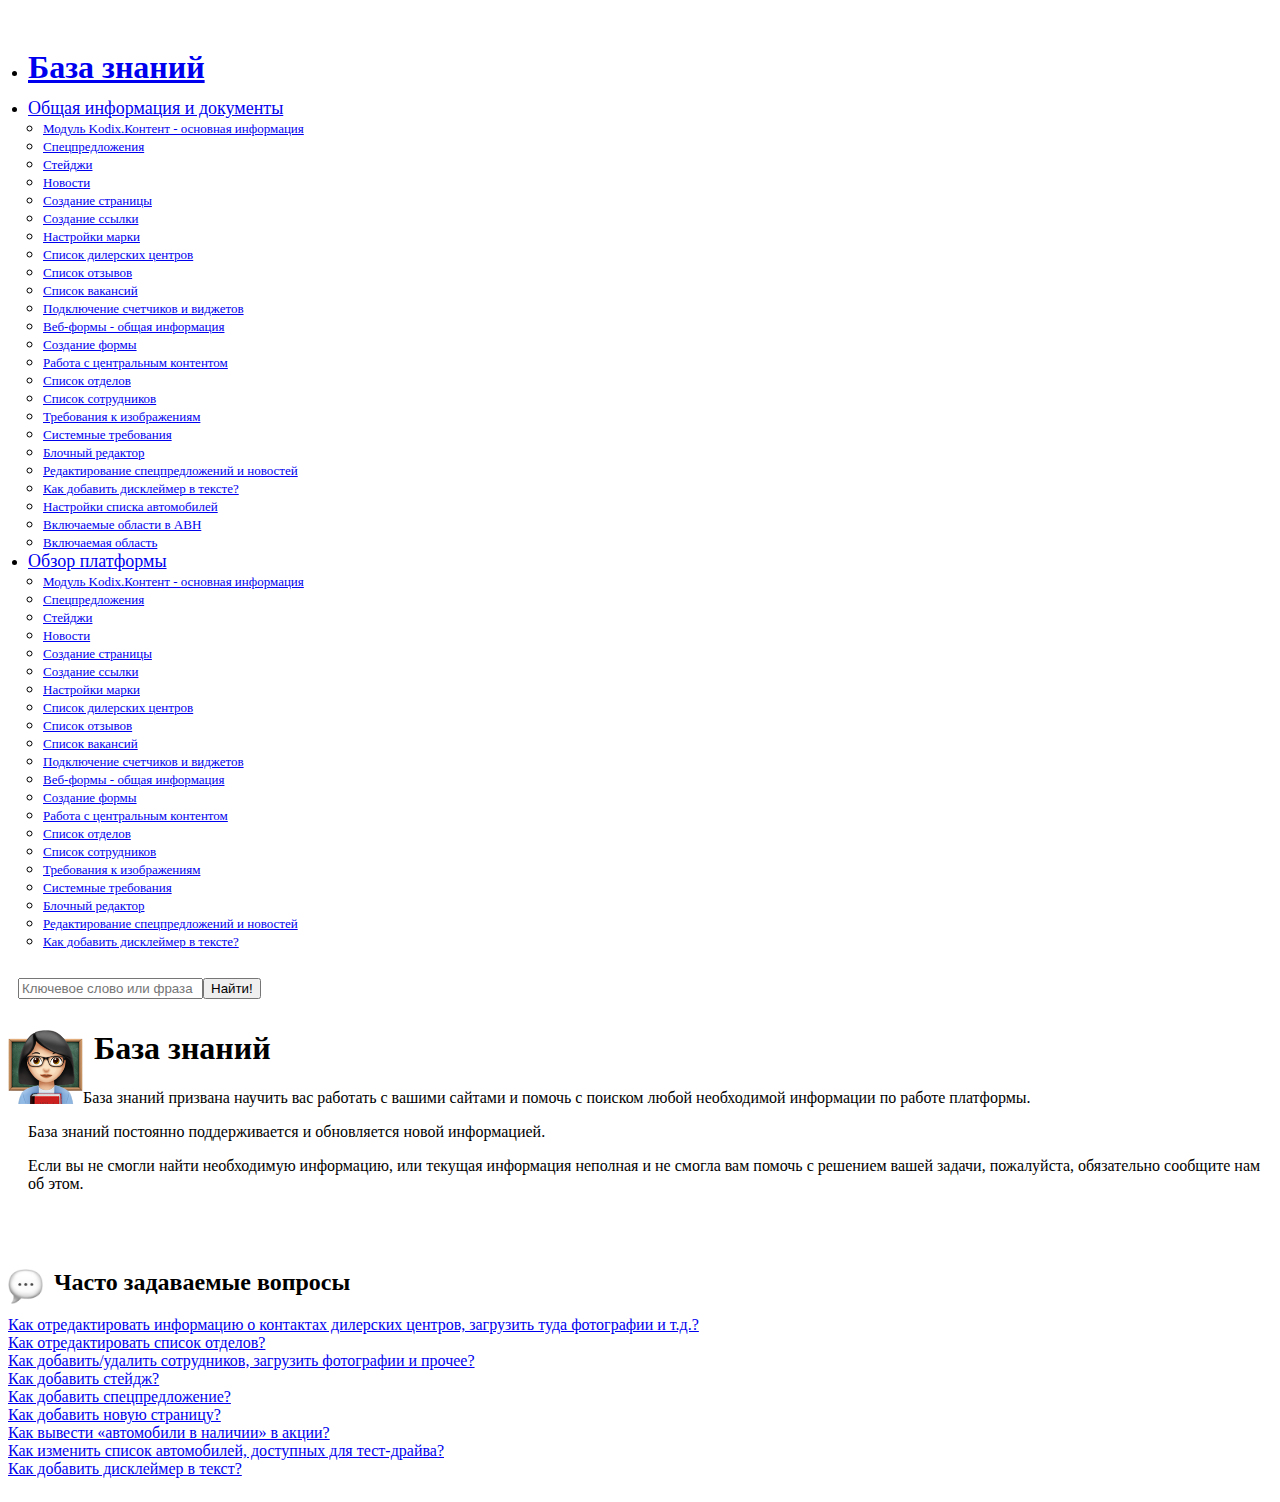
==== index.html @ f4fd0bec "Add files via upload" ====
<!--
*
*  INSPINIA - Responsive Admin Theme
*  version 2.9.2
*
-->

<!DOCTYPE html>
<html>

<head>

    <meta charset="utf-8">
    <meta name="viewport" content="width=device-width, initial-scale=1.0">
    <meta http-equiv="X-UA-Compatible" content="IE=edge">

    <title>База знаний</title>

    <link href="css/bootstrap.min.css" rel="stylesheet">
    <link href="font-awesome/css/font-awesome.css" rel="stylesheet">

    <!-- Toastr style -->
    <link href="css/plugins/toastr/toastr.min.css" rel="stylesheet">

    <!-- Gritter -->
    <link href="js/plugins/gritter/jquery.gritter.css" rel="stylesheet">

    <link href="css/animate.css" rel="stylesheet">
    <link href="css/style.css" rel="stylesheet">

    <link href="css/plugins/jsTree/style.min.css" rel="stylesheet">

</head>

<body class="full-height-layout">
    <div id="wrapper">
        <nav class="navbar-default navbar-static-side" role="navigation">
          <div class="slimScrollDiv" style="position: relative; overflow: hidden; width: auto; height: 100%;"></div>
        </nav>
        <nav style="width: 500px; background-color: #fff; padding: 20px; height: 100vh; overflow-y: scroll;" role="navigation">
          <a class="navbar-minimalize minimalize-styl-1 btn btn-primary " href="#"><i class="fa fa-bars"></i> </a>
                                <ul class="folder-list" style="padding-left: 0;">
                                  <li style="border: none"><a class="faq-question" href="main.html"><span style=""><h1><b>База знаний</b></h1></span></a></li>
                                </ul>

                                <ul class="folder-list m-b-md" style="padding-left: 0; margin-top: -10px;">
                                  <li><a class="faq-question" data-toggle="collapse" href="#faq1" style="margin-top: 5px; padding-bottom: 10px;"><span style="font-size: 18px; font-weight: 300;">Общая информация и документы</span><i style="float: right; margin-top: 5px; opacity: .5;" class="fa fa-angle-down"></i></a>
                                    <div id="faq1" class="panel-collapse collapse">
                                    <ul class="m-b-md" style="padding-left: 15px">
                                      <li style="border: none"><a class="faq-question" style="font-size: 13px; font-weight: 400; margin-top: 5px; margin-bottom: 5px;" href="article.html">Модуль Kodix.Контент - основная информация</a></li>
                                      <li style="border: none"><a class="faq-question" style="font-size: 13px; font-weight: 400; margin-top: 5px; margin-bottom: 5px;" href="article.html">Спецпредложения</a></li>
                                      <li style="border: none"><a class="faq-question" style="font-size: 13px; font-weight: 400; margin-top: 5px; margin-bottom: 5px;" href="article.html">Стейджи</a></li>
                                      <li style="border: none"><a class="faq-question" style="font-size: 13px; font-weight: 400; margin-top: 5px; margin-bottom: 5px;" href="article.html">Новости</a></li>
                                      <li style="border: none"><a class="faq-question" style="font-size: 13px; font-weight: 400; margin-top: 5px; margin-bottom: 5px;" href="article.html">Создание страницы</a></li>
                                      <li style="border: none"><a class="faq-question" style="font-size: 13px; font-weight: 400; margin-top: 5px; margin-bottom: 5px;" href="article.html">Создание ссылки</a></li>
                                      <li style="border: none"><a class="faq-question" style="font-size: 13px; font-weight: 400; margin-top: 5px; margin-bottom: 5px;" href="article.html">Настройки марки</a></li>
                                      <li style="border: none"><a class="faq-question" style="font-size: 13px; font-weight: 400; margin-top: 5px; margin-bottom: 5px;" href="article.html">Список дилерских центров</a></li>
                                      <li style="border: none"><a class="faq-question" style="font-size: 13px; font-weight: 400; margin-top: 5px; margin-bottom: 5px;" href="article.html">Список отзывов</a></li>
                                      <li style="border: none"><a class="faq-question" style="font-size: 13px; font-weight: 400; margin-top: 5px; margin-bottom: 5px;" href="article.html">Список вакансий</a></li>
                                      <li style="border: none"><a class="faq-question" style="font-size: 13px; font-weight: 400; margin-top: 5px; margin-bottom: 5px;" href="article.html">Подключение счетчиков и виджетов</a></li>
                                      <li style="border: none"><a class="faq-question" style="font-size: 13px; font-weight: 400; margin-top: 5px; margin-bottom: 5px;" href="article.html">Веб-формы - общая информация</a></li>
                                      <li style="border: none"><a class="faq-question" style="font-size: 13px; font-weight: 400; margin-top: 5px; margin-bottom: 5px;" href="article.html">Создание формы</a></li>
                                      <li style="border: none"><a class="faq-question" style="font-size: 13px; font-weight: 400; margin-top: 5px; margin-bottom: 5px;" href="article.html">Работа с центральным контентом</a></li>
                                      <li style="border: none"><a class="faq-question" style="font-size: 13px; font-weight: 400; margin-top: 5px; margin-bottom: 5px;" href="article.html">Список отделов</a></li>
                                      <li style="border: none"><a class="faq-question" style="font-size: 13px; font-weight: 400; margin-top: 5px; margin-bottom: 5px;" href="article.html">Список сотрудников</a></li>
                                      <li style="border: none"><a class="faq-question" style="font-size: 13px; font-weight: 400; margin-top: 5px; margin-bottom: 5px;" href="article.html">Требования к изображениям</a></li>
                                      <li style="border: none"><a class="faq-question" style="font-size: 13px; font-weight: 400; margin-top: 5px; margin-bottom: 5px;" href="article.html">Системные требования</a></li>
                                      <li style="border: none"><a class="faq-question" style="font-size: 13px; font-weight: 400; margin-top: 5px; margin-bottom: 5px;" href="article.html">Блочный редактор</a></li>
                                      <li style="border: none"><a class="faq-question" style="font-size: 13px; font-weight: 400; margin-top: 5px; margin-bottom: 5px;" href="article.html">Редактирование спецпредложений и новостей</a></li>
                                      <li style="border: none"><a class="faq-question" style="font-size: 13px; font-weight: 400; margin-top: 5px; margin-bottom: 5px;" href="article.html">Как добавить дисклеймер в тексте?</a></li>
                                      <li style="border: none"><a class="faq-question" style="font-size: 13px; font-weight: 400; margin-top: 5px; margin-bottom: 5px;" href="article.html">Настройки списка автомобилей</a></li>
                                      <li style="border: none"><a class="faq-question" style="font-size: 13px; font-weight: 400; margin-top: 5px; margin-bottom: 5px;" href="article.html">Включаемые области в АВН</a></li>
                                      <li style="border: none"><a class="faq-question" style="font-size: 13px; font-weight: 400; margin-top: 5px; margin-bottom: 5px;" href="article.html">Включаемая область</a></li>
                                    </ul>
                                    </div>
                                  </li>
                                  <li><a class="faq-question" data-toggle="collapse" href="#faq2" style="margin-top: 5px; padding-bottom: 10px;"><span style="font-size: 18px; font-weight: 300;">Обзор платформы</span><i style="float: right; margin-top: 5px; opacity: .5;" class="fa fa-angle-down"></i></a>
                                    <div id="faq2" class="panel-collapse collapse">
                                    <ul class="m-b-md" style="padding-left: 15px">
                                      <li style="border: none"><a class="faq-question" style="font-size: 13px; font-weight: 400; margin-top: 5px; margin-bottom: 5px;" href="article.html">Модуль Kodix.Контент - основная информация</a></li>
                                      <li style="border: none"><a class="faq-question" style="font-size: 13px; font-weight: 400; margin-top: 5px; margin-bottom: 5px;" href="article.html">Спецпредложения</a></li>
                                      <li style="border: none"><a class="faq-question" style="font-size: 13px; font-weight: 400; margin-top: 5px; margin-bottom: 5px;" href="article.html">Стейджи</a></li>
                                      <li style="border: none"><a class="faq-question" style="font-size: 13px; font-weight: 400; margin-top: 5px; margin-bottom: 5px;" href="article.html">Новости</a></li>
                                      <li style="border: none"><a class="faq-question" style="font-size: 13px; font-weight: 400; margin-top: 5px; margin-bottom: 5px;" href="article.html">Создание страницы</a></li>
                                      <li style="border: none"><a class="faq-question" style="font-size: 13px; font-weight: 400; margin-top: 5px; margin-bottom: 5px;" href="article.html">Создание ссылки</a></li>
                                      <li style="border: none"><a class="faq-question" style="font-size: 13px; font-weight: 400; margin-top: 5px; margin-bottom: 5px;" href="article.html">Настройки марки</a></li>
                                      <li style="border: none"><a class="faq-question" style="font-size: 13px; font-weight: 400; margin-top: 5px; margin-bottom: 5px;" href="article.html">Список дилерских центров</a></li>
                                      <li style="border: none"><a class="faq-question" style="font-size: 13px; font-weight: 400; margin-top: 5px; margin-bottom: 5px;" href="article.html">Список отзывов</a></li>
                                      <li style="border: none"><a class="faq-question" style="font-size: 13px; font-weight: 400; margin-top: 5px; margin-bottom: 5px;" href="article.html">Список вакансий</a></li>
                                      <li style="border: none"><a class="faq-question" style="font-size: 13px; font-weight: 400; margin-top: 5px; margin-bottom: 5px;" href="article.html">Подключение счетчиков и виджетов</a></li>
                                      <li style="border: none"><a class="faq-question" style="font-size: 13px; font-weight: 400; margin-top: 5px; margin-bottom: 5px;" href="article.html">Веб-формы - общая информация</a></li>
                                      <li style="border: none"><a class="faq-question" style="font-size: 13px; font-weight: 400; margin-top: 5px; margin-bottom: 5px;" href="article.html">Создание формы</a></li>
                                      <li style="border: none"><a class="faq-question" style="font-size: 13px; font-weight: 400; margin-top: 5px; margin-bottom: 5px;" href="article.html">Работа с центральным контентом</a></li>
                                      <li style="border: none"><a class="faq-question" style="font-size: 13px; font-weight: 400; margin-top: 5px; margin-bottom: 5px;" href="article.html">Список отделов</a></li>
                                      <li style="border: none"><a class="faq-question" style="font-size: 13px; font-weight: 400; margin-top: 5px; margin-bottom: 5px;" href="article.html">Список сотрудников</a></li>
                                      <li style="border: none"><a class="faq-question" style="font-size: 13px; font-weight: 400; margin-top: 5px; margin-bottom: 5px;" href="article.html">Требования к изображениям</a></li>
                                      <li style="border: none"><a class="faq-question" style="font-size: 13px; font-weight: 400; margin-top: 5px; margin-bottom: 5px;" href="article.html">Системные требования</a></li>
                                      <li style="border: none"><a class="faq-question" style="font-size: 13px; font-weight: 400; margin-top: 5px; margin-bottom: 5px;" href="article.html">Блочный редактор</a></li>
                                      <li style="border: none"><a class="faq-question" style="font-size: 13px; font-weight: 400; margin-top: 5px; margin-bottom: 5px;" href="article.html">Редактирование спецпредложений и новостей</a></li>
                                      <li style="border: none"><a class="faq-question" style="font-size: 13px; font-weight: 400; margin-top: 5px; margin-bottom: 5px;" href="article.html">Как добавить дисклеймер в тексте?</a></li>
                                      <li style="border: none"><a class="faq-question" style="font-size: 13px; font-weight: 400; margin-top: 5px; margin-bottom: 5px;" href="article.html">Настройки списка автомобилей</a></li>
                                      <li style="border: none"><a class="faq-question" style="font-size: 13px; font-weight: 400; margin-top: 5px; margin-bottom: 5px;" href="article.html">Включаемые области в АВН</a></li>
                                      <li style="border: none"><a class="faq-question" style="font-size: 13px; font-weight: 400; margin-top: 5px; margin-bottom: 5px;" href="article.html">Включаемая область</a></li>
                                    </ul>
                                    </div>
                                  </li>
                                  <li><a class="faq-question" data-toggle="collapse" href="#faq3" style="margin-top: 5px; padding-bottom: 10px;"><span style="font-size: 18px; font-weight: 300;">Работа с сайтом на платформе</span><i style="float: right; margin-top: 5px; opacity: .5;" class="fa fa-angle-down"></i></a>
                                    <div id="faq3" class="panel-collapse collapse">
                                    <ul class="m-b-md" style="padding-left: 15px">
                                      <li style="border: none"><a class="faq-question" style="font-size: 13px; font-weight: 400; margin-top: 5px; margin-bottom: 5px;" href="article.html">Модуль Kodix.Контент - основная информация</a></li>
                                      <li style="border: none"><a class="faq-question" style="font-size: 13px; font-weight: 400; margin-top: 5px; margin-bottom: 5px;" href="article.html">Спецпредложения</a></li>
                                      <li style="border: none"><a class="faq-question" style="font-size: 13px; font-weight: 400; margin-top: 5px; margin-bottom: 5px;" href="article.html">Стейджи</a></li>
                                      <li style="border: none"><a class="faq-question" style="font-size: 13px; font-weight: 400; margin-top: 5px; margin-bottom: 5px;" href="article.html">Новости</a></li>
                                      <li style="border: none"><a class="faq-question" style="font-size: 13px; font-weight: 400; margin-top: 5px; margin-bottom: 5px;" href="article.html">Создание страницы</a></li>
                                      <li style="border: none"><a class="faq-question" style="font-size: 13px; font-weight: 400; margin-top: 5px; margin-bottom: 5px;" href="article.html">Создание ссылки</a></li>
                                      <li style="border: none"><a class="faq-question" style="font-size: 13px; font-weight: 400; margin-top: 5px; margin-bottom: 5px;" href="article.html">Настройки марки</a></li>
                                      <li style="border: none"><a class="faq-question" style="font-size: 13px; font-weight: 400; margin-top: 5px; margin-bottom: 5px;" href="article.html">Список дилерских центров</a></li>
                                      <li style="border: none"><a class="faq-question" style="font-size: 13px; font-weight: 400; margin-top: 5px; margin-bottom: 5px;" href="article.html">Список отзывов</a></li>
                                      <li style="border: none"><a class="faq-question" style="font-size: 13px; font-weight: 400; margin-top: 5px; margin-bottom: 5px;" href="article.html">Список вакансий</a></li>
                                      <li style="border: none"><a class="faq-question" style="font-size: 13px; font-weight: 400; margin-top: 5px; margin-bottom: 5px;" href="article.html">Подключение счетчиков и виджетов</a></li>
                                      <li style="border: none"><a class="faq-question" style="font-size: 13px; font-weight: 400; margin-top: 5px; margin-bottom: 5px;" href="article.html">Веб-формы - общая информация</a></li>
                                      <li style="border: none"><a class="faq-question" style="font-size: 13px; font-weight: 400; margin-top: 5px; margin-bottom: 5px;" href="article.html">Создание формы</a></li>
                                      <li style="border: none"><a class="faq-question" style="font-size: 13px; font-weight: 400; margin-top: 5px; margin-bottom: 5px;" href="article.html">Работа с центральным контентом</a></li>
                                      <li style="border: none"><a class="faq-question" style="font-size: 13px; font-weight: 400; margin-top: 5px; margin-bottom: 5px;" href="article.html">Список отделов</a></li>
                                      <li style="border: none"><a class="faq-question" style="font-size: 13px; font-weight: 400; margin-top: 5px; margin-bottom: 5px;" href="article.html">Список сотрудников</a></li>
                                      <li style="border: none"><a class="faq-question" style="font-size: 13px; font-weight: 400; margin-top: 5px; margin-bottom: 5px;" href="article.html">Требования к изображениям</a></li>
                                      <li style="border: none"><a class="faq-question" style="font-size: 13px; font-weight: 400; margin-top: 5px; margin-bottom: 5px;" href="article.html">Системные требования</a></li>
                                      <li style="border: none"><a class="faq-question" style="font-size: 13px; font-weight: 400; margin-top: 5px; margin-bottom: 5px;" href="article.html">Блочный редактор</a></li>
                                      <li style="border: none"><a class="faq-question" style="font-size: 13px; font-weight: 400; margin-top: 5px; margin-bottom: 5px;" href="article.html">Редактирование спецпредложений и новостей</a></li>
                                      <li style="border: none"><a class="faq-question" style="font-size: 13px; font-weight: 400; margin-top: 5px; margin-bottom: 5px;" href="article.html">Как добавить дисклеймер в тексте?</a></li>
                                      <li style="border: none"><a class="faq-question" style="font-size: 13px; font-weight: 400; margin-top: 5px; margin-bottom: 5px;" href="article.html">Настройки списка автомобилей</a></li>
                                      <li style="border: none"><a class="faq-question" style="font-size: 13px; font-weight: 400; margin-top: 5px; margin-bottom: 5px;" href="article.html">Включаемые области в АВН</a></li>
                                      <li style="border: none"><a class="faq-question" style="font-size: 13px; font-weight: 400; margin-top: 5px; margin-bottom: 5px;" href="article.html">Включаемая область</a></li>
                                    </ul>
                                    </div>
                                  </li>
                                  <li><a class="faq-question" data-toggle="collapse" href="#faq4" style="margin-top: 5px; padding-bottom: 10px;"><span style="font-size: 18px; font-weight: 300;">Оптимизация и продвижение</span><i style="float: right; margin-top: 5px; opacity: .5;" class="fa fa-angle-down"></i></a>
                                    <div id="faq4" class="panel-collapse collapse">
                                    <ul class="m-b-md" style="padding-left: 15px">
                                      <li style="border: none"><a class="faq-question" style="font-size: 13px; font-weight: 400; margin-top: 5px; margin-bottom: 5px;" href="article.html">Модуль Kodix.Контент - основная информация</a></li>
                                      <li style="border: none"><a class="faq-question" style="font-size: 13px; font-weight: 400; margin-top: 5px; margin-bottom: 5px;" href="article.html">Спецпредложения</a></li>
                                      <li style="border: none"><a class="faq-question" style="font-size: 13px; font-weight: 400; margin-top: 5px; margin-bottom: 5px;" href="article.html">Стейджи</a></li>
                                      <li style="border: none"><a class="faq-question" style="font-size: 13px; font-weight: 400; margin-top: 5px; margin-bottom: 5px;" href="article.html">Новости</a></li>
                                      <li style="border: none"><a class="faq-question" style="font-size: 13px; font-weight: 400; margin-top: 5px; margin-bottom: 5px;" href="article.html">Создание страницы</a></li>
                                      <li style="border: none"><a class="faq-question" style="font-size: 13px; font-weight: 400; margin-top: 5px; margin-bottom: 5px;" href="article.html">Создание ссылки</a></li>
                                      <li style="border: none"><a class="faq-question" style="font-size: 13px; font-weight: 400; margin-top: 5px; margin-bottom: 5px;" href="article.html">Настройки марки</a></li>
                                      <li style="border: none"><a class="faq-question" style="font-size: 13px; font-weight: 400; margin-top: 5px; margin-bottom: 5px;" href="article.html">Список дилерских центров</a></li>
                                      <li style="border: none"><a class="faq-question" style="font-size: 13px; font-weight: 400; margin-top: 5px; margin-bottom: 5px;" href="article.html">Список отзывов</a></li>
                                      <li style="border: none"><a class="faq-question" style="font-size: 13px; font-weight: 400; margin-top: 5px; margin-bottom: 5px;" href="article.html">Список вакансий</a></li>
                                      <li style="border: none"><a class="faq-question" style="font-size: 13px; font-weight: 400; margin-top: 5px; margin-bottom: 5px;" href="article.html">Подключение счетчиков и виджетов</a></li>
                                      <li style="border: none"><a class="faq-question" style="font-size: 13px; font-weight: 400; margin-top: 5px; margin-bottom: 5px;" href="article.html">Веб-формы - общая информация</a></li>
                                      <li style="border: none"><a class="faq-question" style="font-size: 13px; font-weight: 400; margin-top: 5px; margin-bottom: 5px;" href="article.html">Создание формы</a></li>
                                      <li style="border: none"><a class="faq-question" style="font-size: 13px; font-weight: 400; margin-top: 5px; margin-bottom: 5px;" href="article.html">Работа с центральным контентом</a></li>
                                      <li style="border: none"><a class="faq-question" style="font-size: 13px; font-weight: 400; margin-top: 5px; margin-bottom: 5px;" href="article.html">Список отделов</a></li>
                                      <li style="border: none"><a class="faq-question" style="font-size: 13px; font-weight: 400; margin-top: 5px; margin-bottom: 5px;" href="article.html">Список сотрудников</a></li>
                                      <li style="border: none"><a class="faq-question" style="font-size: 13px; font-weight: 400; margin-top: 5px; margin-bottom: 5px;" href="article.html">Требования к изображениям</a></li>
                                      <li style="border: none"><a class="faq-question" style="font-size: 13px; font-weight: 400; margin-top: 5px; margin-bottom: 5px;" href="article.html">Системные требования</a></li>
                                      <li style="border: none"><a class="faq-question" style="font-size: 13px; font-weight: 400; margin-top: 5px; margin-bottom: 5px;" href="article.html">Блочный редактор</a></li>
                                      <li style="border: none"><a class="faq-question" style="font-size: 13px; font-weight: 400; margin-top: 5px; margin-bottom: 5px;" href="article.html">Редактирование спецпредложений и новостей</a></li>
                                      <li style="border: none"><a class="faq-question" style="font-size: 13px; font-weight: 400; margin-top: 5px; margin-bottom: 5px;" href="article.html">Как добавить дисклеймер в тексте?</a></li>
                                      <li style="border: none"><a class="faq-question" style="font-size: 13px; font-weight: 400; margin-top: 5px; margin-bottom: 5px;" href="article.html">Настройки списка автомобилей</a></li>
                                      <li style="border: none"><a class="faq-question" style="font-size: 13px; font-weight: 400; margin-top: 5px; margin-bottom: 5px;" href="article.html">Включаемые области в АВН</a></li>
                                      <li style="border: none"><a class="faq-question" style="font-size: 13px; font-weight: 400; margin-top: 5px; margin-bottom: 5px;" href="article.html">Включаемая область</a></li>
                                    </ul>
                                    </div>
                                  </li>
                                  <li><a class="faq-question" data-toggle="collapse" href="#faq5" style="margin-top: 5px; padding-bottom: 10px;"><span style="font-size: 18px; font-weight: 300;">Дополнительные модули</span><i style="float: right; margin-top: 5px; opacity: .5;" class="fa fa-angle-down"></i></a>
                                    <div id="faq5" class="panel-collapse collapse">
                                    <ul class="m-b-md" style="padding-left: 15px">
                                      <li style="border: none"><a class="faq-question" style="font-size: 13px; font-weight: 400; margin-top: 5px; margin-bottom: 5px;" href="article.html">Модуль Kodix.Контент - основная информация</a></li>
                                      <li style="border: none"><a class="faq-question" style="font-size: 13px; font-weight: 400; margin-top: 5px; margin-bottom: 5px;" href="article.html">Спецпредложения</a></li>
                                      <li style="border: none"><a class="faq-question" style="font-size: 13px; font-weight: 400; margin-top: 5px; margin-bottom: 5px;" href="article.html">Стейджи</a></li>
                                      <li style="border: none"><a class="faq-question" style="font-size: 13px; font-weight: 400; margin-top: 5px; margin-bottom: 5px;" href="article.html">Новости</a></li>
                                      <li style="border: none"><a class="faq-question" style="font-size: 13px; font-weight: 400; margin-top: 5px; margin-bottom: 5px;" href="article.html">Создание страницы</a></li>
                                      <li style="border: none"><a class="faq-question" style="font-size: 13px; font-weight: 400; margin-top: 5px; margin-bottom: 5px;" href="article.html">Создание ссылки</a></li>
                                      <li style="border: none"><a class="faq-question" style="font-size: 13px; font-weight: 400; margin-top: 5px; margin-bottom: 5px;" href="article.html">Настройки марки</a></li>
                                      <li style="border: none"><a class="faq-question" style="font-size: 13px; font-weight: 400; margin-top: 5px; margin-bottom: 5px;" href="article.html">Список дилерских центров</a></li>
                                      <li style="border: none"><a class="faq-question" style="font-size: 13px; font-weight: 400; margin-top: 5px; margin-bottom: 5px;" href="article.html">Список отзывов</a></li>
                                      <li style="border: none"><a class="faq-question" style="font-size: 13px; font-weight: 400; margin-top: 5px; margin-bottom: 5px;" href="article.html">Список вакансий</a></li>
                                      <li style="border: none"><a class="faq-question" style="font-size: 13px; font-weight: 400; margin-top: 5px; margin-bottom: 5px;" href="article.html">Подключение счетчиков и виджетов</a></li>
                                      <li style="border: none"><a class="faq-question" style="font-size: 13px; font-weight: 400; margin-top: 5px; margin-bottom: 5px;" href="article.html">Веб-формы - общая информация</a></li>
                                      <li style="border: none"><a class="faq-question" style="font-size: 13px; font-weight: 400; margin-top: 5px; margin-bottom: 5px;" href="article.html">Создание формы</a></li>
                                      <li style="border: none"><a class="faq-question" style="font-size: 13px; font-weight: 400; margin-top: 5px; margin-bottom: 5px;" href="article.html">Работа с центральным контентом</a></li>
                                      <li style="border: none"><a class="faq-question" style="font-size: 13px; font-weight: 400; margin-top: 5px; margin-bottom: 5px;" href="article.html">Список отделов</a></li>
                                      <li style="border: none"><a class="faq-question" style="font-size: 13px; font-weight: 400; margin-top: 5px; margin-bottom: 5px;" href="article.html">Список сотрудников</a></li>
                                      <li style="border: none"><a class="faq-question" style="font-size: 13px; font-weight: 400; margin-top: 5px; margin-bottom: 5px;" href="article.html">Требования к изображениям</a></li>
                                      <li style="border: none"><a class="faq-question" style="font-size: 13px; font-weight: 400; margin-top: 5px; margin-bottom: 5px;" href="article.html">Системные требования</a></li>
                                      <li style="border: none"><a class="faq-question" style="font-size: 13px; font-weight: 400; margin-top: 5px; margin-bottom: 5px;" href="article.html">Блочный редактор</a></li>
                                      <li style="border: none"><a class="faq-question" style="font-size: 13px; font-weight: 400; margin-top: 5px; margin-bottom: 5px;" href="article.html">Редактирование спецпредложений и новостей</a></li>
                                      <li style="border: none"><a class="faq-question" style="font-size: 13px; font-weight: 400; margin-top: 5px; margin-bottom: 5px;" href="article.html">Как добавить дисклеймер в тексте?</a></li>
                                      <li style="border: none"><a class="faq-question" style="font-size: 13px; font-weight: 400; margin-top: 5px; margin-bottom: 5px;" href="article.html">Настройки списка автомобилей</a></li>
                                      <li style="border: none"><a class="faq-question" style="font-size: 13px; font-weight: 400; margin-top: 5px; margin-bottom: 5px;" href="article.html">Включаемые области в АВН</a></li>
                                      <li style="border: none"><a class="faq-question" style="font-size: 13px; font-weight: 400; margin-top: 5px; margin-bottom: 5px;" href="article.html">Включаемая область</a></li>
                                    </ul>
                                    </div>
                                  </li>
                                  <li><a class="faq-question" data-toggle="collapse" href="#faq6" style="margin-top: 5px; padding-bottom: 10px;"><span style="font-size: 18px; font-weight: 300;">Вебинары</span><i style="float: right; margin-top: 5px; opacity: .5;" class="fa fa-angle-down"></i></a>
                                    <div id="faq6" class="panel-collapse collapse">
                                    <ul class="m-b-md" style="padding-left: 15px">
                                      <li style="border: none"><a class="faq-question" style="font-size: 13px; font-weight: 400; margin-top: 5px; margin-bottom: 5px;" href="article.html">Модуль Kodix.Контент - основная информация</a></li>
                                      <li style="border: none"><a class="faq-question" style="font-size: 13px; font-weight: 400; margin-top: 5px; margin-bottom: 5px;" href="article.html">Спецпредложения</a></li>
                                      <li style="border: none"><a class="faq-question" style="font-size: 13px; font-weight: 400; margin-top: 5px; margin-bottom: 5px;" href="article.html">Стейджи</a></li>
                                      <li style="border: none"><a class="faq-question" style="font-size: 13px; font-weight: 400; margin-top: 5px; margin-bottom: 5px;" href="article.html">Новости</a></li>
                                      <li style="border: none"><a class="faq-question" style="font-size: 13px; font-weight: 400; margin-top: 5px; margin-bottom: 5px;" href="article.html">Создание страницы</a></li>
                                      <li style="border: none"><a class="faq-question" style="font-size: 13px; font-weight: 400; margin-top: 5px; margin-bottom: 5px;" href="article.html">Создание ссылки</a></li>
                                      <li style="border: none"><a class="faq-question" style="font-size: 13px; font-weight: 400; margin-top: 5px; margin-bottom: 5px;" href="article.html">Настройки марки</a></li>
                                      <li style="border: none"><a class="faq-question" style="font-size: 13px; font-weight: 400; margin-top: 5px; margin-bottom: 5px;" href="article.html">Список дилерских центров</a></li>
                                      <li style="border: none"><a class="faq-question" style="font-size: 13px; font-weight: 400; margin-top: 5px; margin-bottom: 5px;" href="article.html">Список отзывов</a></li>
                                      <li style="border: none"><a class="faq-question" style="font-size: 13px; font-weight: 400; margin-top: 5px; margin-bottom: 5px;" href="article.html">Список вакансий</a></li>
                                      <li style="border: none"><a class="faq-question" style="font-size: 13px; font-weight: 400; margin-top: 5px; margin-bottom: 5px;" href="article.html">Подключение счетчиков и виджетов</a></li>
                                      <li style="border: none"><a class="faq-question" style="font-size: 13px; font-weight: 400; margin-top: 5px; margin-bottom: 5px;" href="article.html">Веб-формы - общая информация</a></li>
                                      <li style="border: none"><a class="faq-question" style="font-size: 13px; font-weight: 400; margin-top: 5px; margin-bottom: 5px;" href="article.html">Создание формы</a></li>
                                      <li style="border: none"><a class="faq-question" style="font-size: 13px; font-weight: 400; margin-top: 5px; margin-bottom: 5px;" href="article.html">Работа с центральным контентом</a></li>
                                      <li style="border: none"><a class="faq-question" style="font-size: 13px; font-weight: 400; margin-top: 5px; margin-bottom: 5px;" href="article.html">Список отделов</a></li>
                                      <li style="border: none"><a class="faq-question" style="font-size: 13px; font-weight: 400; margin-top: 5px; margin-bottom: 5px;" href="article.html">Список сотрудников</a></li>
                                      <li style="border: none"><a class="faq-question" style="font-size: 13px; font-weight: 400; margin-top: 5px; margin-bottom: 5px;" href="article.html">Требования к изображениям</a></li>
                                      <li style="border: none"><a class="faq-question" style="font-size: 13px; font-weight: 400; margin-top: 5px; margin-bottom: 5px;" href="article.html">Системные требования</a></li>
                                      <li style="border: none"><a class="faq-question" style="font-size: 13px; font-weight: 400; margin-top: 5px; margin-bottom: 5px;" href="article.html">Блочный редактор</a></li>
                                      <li style="border: none"><a class="faq-question" style="font-size: 13px; font-weight: 400; margin-top: 5px; margin-bottom: 5px;" href="article.html">Редактирование спецпредложений и новостей</a></li>
                                      <li style="border: none"><a class="faq-question" style="font-size: 13px; font-weight: 400; margin-top: 5px; margin-bottom: 5px;" href="article.html">Как добавить дисклеймер в тексте?</a></li>
                                      <li style="border: none"><a class="faq-question" style="font-size: 13px; font-weight: 400; margin-top: 5px; margin-bottom: 5px;" href="article.html">Настройки списка автомобилей</a></li>
                                      <li style="border: none"><a class="faq-question" style="font-size: 13px; font-weight: 400; margin-top: 5px; margin-bottom: 5px;" href="article.html">Включаемые области в АВН</a></li>
                                      <li style="border: none"><a class="faq-question" style="font-size: 13px; font-weight: 400; margin-top: 5px; margin-bottom: 5px;" href="article.html">Включаемая область</a></li>
                                    </ul>
                                    </div>
                                  </li>
                                  <li><a class="faq-question" data-toggle="collapse" href="#faq7" style="margin-top: 5px; padding-bottom: 10px;"><span style="font-size: 18px; font-weight: 300;">Подключение к платформе</span><i style="float: right; margin-top: 5px; opacity: .5;" class="fa fa-angle-down"></i></a>
                                    <div id="faq7" class="panel-collapse collapse">
                                    <ul class="m-b-md" style="padding-left: 15px">
                                      <li style="border: none"><a class="faq-question" style="font-size: 13px; font-weight: 400; margin-top: 5px; margin-bottom: 5px;" href="article.html">Модуль Kodix.Контент - основная информация</a></li>
                                      <li style="border: none"><a class="faq-question" style="font-size: 13px; font-weight: 400; margin-top: 5px; margin-bottom: 5px;" href="article.html">Спецпредложения</a></li>
                                      <li style="border: none"><a class="faq-question" style="font-size: 13px; font-weight: 400; margin-top: 5px; margin-bottom: 5px;" href="article.html">Стейджи</a></li>
                                      <li style="border: none"><a class="faq-question" style="font-size: 13px; font-weight: 400; margin-top: 5px; margin-bottom: 5px;" href="article.html">Новости</a></li>
                                      <li style="border: none"><a class="faq-question" style="font-size: 13px; font-weight: 400; margin-top: 5px; margin-bottom: 5px;" href="article.html">Создание страницы</a></li>
                                      <li style="border: none"><a class="faq-question" style="font-size: 13px; font-weight: 400; margin-top: 5px; margin-bottom: 5px;" href="article.html">Создание ссылки</a></li>
                                      <li style="border: none"><a class="faq-question" style="font-size: 13px; font-weight: 400; margin-top: 5px; margin-bottom: 5px;" href="article.html">Настройки марки</a></li>
                                      <li style="border: none"><a class="faq-question" style="font-size: 13px; font-weight: 400; margin-top: 5px; margin-bottom: 5px;" href="article.html">Список дилерских центров</a></li>
                                      <li style="border: none"><a class="faq-question" style="font-size: 13px; font-weight: 400; margin-top: 5px; margin-bottom: 5px;" href="article.html">Список отзывов</a></li>
                                      <li style="border: none"><a class="faq-question" style="font-size: 13px; font-weight: 400; margin-top: 5px; margin-bottom: 5px;" href="article.html">Список вакансий</a></li>
                                      <li style="border: none"><a class="faq-question" style="font-size: 13px; font-weight: 400; margin-top: 5px; margin-bottom: 5px;" href="article.html">Подключение счетчиков и виджетов</a></li>
                                      <li style="border: none"><a class="faq-question" style="font-size: 13px; font-weight: 400; margin-top: 5px; margin-bottom: 5px;" href="article.html">Веб-формы - общая информация</a></li>
                                      <li style="border: none"><a class="faq-question" style="font-size: 13px; font-weight: 400; margin-top: 5px; margin-bottom: 5px;" href="article.html">Создание формы</a></li>
                                      <li style="border: none"><a class="faq-question" style="font-size: 13px; font-weight: 400; margin-top: 5px; margin-bottom: 5px;" href="article.html">Работа с центральным контентом</a></li>
                                      <li style="border: none"><a class="faq-question" style="font-size: 13px; font-weight: 400; margin-top: 5px; margin-bottom: 5px;" href="article.html">Список отделов</a></li>
                                      <li style="border: none"><a class="faq-question" style="font-size: 13px; font-weight: 400; margin-top: 5px; margin-bottom: 5px;" href="article.html">Список сотрудников</a></li>
                                      <li style="border: none"><a class="faq-question" style="font-size: 13px; font-weight: 400; margin-top: 5px; margin-bottom: 5px;" href="article.html">Требования к изображениям</a></li>
                                      <li style="border: none"><a class="faq-question" style="font-size: 13px; font-weight: 400; margin-top: 5px; margin-bottom: 5px;" href="article.html">Системные требования</a></li>
                                      <li style="border: none"><a class="faq-question" style="font-size: 13px; font-weight: 400; margin-top: 5px; margin-bottom: 5px;" href="article.html">Блочный редактор</a></li>
                                      <li style="border: none"><a class="faq-question" style="font-size: 13px; font-weight: 400; margin-top: 5px; margin-bottom: 5px;" href="article.html">Редактирование спецпредложений и новостей</a></li>
                                      <li style="border: none"><a class="faq-question" style="font-size: 13px; font-weight: 400; margin-top: 5px; margin-bottom: 5px;" href="article.html">Как добавить дисклеймер в тексте?</a></li>
                                      <li style="border: none"><a class="faq-question" style="font-size: 13px; font-weight: 400; margin-top: 5px; margin-bottom: 5px;" href="article.html">Настройки списка автомобилей</a></li>
                                      <li style="border: none"><a class="faq-question" style="font-size: 13px; font-weight: 400; margin-top: 5px; margin-bottom: 5px;" href="article.html">Включаемые области в АВН</a></li>
                                      <li style="border: none"><a class="faq-question" style="font-size: 13px; font-weight: 400; margin-top: 5px; margin-bottom: 5px;" href="article.html">Включаемая область</a></li>
                                    </ul>
                                    </div>
                                  </li>
                                </ul>
                                <ul class="tag-list" style="padding: 0">
                                  <li><a href="tag.html"><i class="fa fa-tag"></i> Спецпредложения</a></li>
                                  <li><a href="tag.html"><i class="fa fa-tag"></i> Контент</a></li>
                                  <li><a href="tag.html"><i class="fa fa-tag"></i> ЦСО</a></li>
                                  <li><a href="tag.html"><i class="fa fa-tag"></i> SEO</a></li>
                                  <li><a href="tag.html"><i class="fa fa-tag"></i> Акции</a></li>
                                  <li><a href="tag.html"><i class="fa fa-tag"></i> Новости</a></li>
                                </ul>
                                <div class="clearfix" style="padding-bottom: 40px;"></div>
        </nav>
        <div id="page-wrapper" class="gray-bg dashbard-1" style="height: 100; overflow-y: scroll;">
          <div class="row border-bottom">
            <nav class="navbar navbar-static-top" role="navigation" style="margin-bottom: 0">

            </nav>
          </div>
          <div class="row dashboard-header" style="padding: 10px;">

                    <div class="col-md-12">
                      <div class="input-group" style="margin-top: 20px">
                        <input type="text" class="form-control" placeholder="Ключевое слово или фраза"><span class="input-group-append"><button type="button" class="btn btn-primary">Найти!</button></span>
                      </div>
                    </div>

          </div>

          <div class="wrapper wrapper-content animated fadeInRight">
            <div class="row">
                    <div class="col-lg-12 article">
                        <img width=75px src="./img-article/faq.png" align=left><h1 style="padding-left: 86px;"> База знаний</h1>
<p style="padding-left: 20px;">База знаний призвана научить вас работать с вашими сайтами и помочь с поиском любой необходимой информации по работе платформы.</p>
<p style="padding-left: 20px;">База знаний постоянно поддерживается и обновляется новой информацией.</p>
<p style="padding-left: 20px;">Если вы не смогли найти необходимую информацию, или текущая информация неполная и не смогла вам помочь с решением вашей задачи, пожалуйста, обязательно сообщите нам об этом.</p>
                      </div>
                    </div>
                  <div class="row" style="padding-top: 40px;">
                    <div class="col-lg-12">
                        <div class="ibox-content">
<img width=35px src="./img-article/question.png" align=left><h2 style="padding-left: 46px;"><b>Часто задаваемые вопросы</b></h2>
                        </div>
                    <div class="ibox-content border-bottom">
                      <ul class="folder-list m-b-md" style="padding: 0">
                        <li><a href="article.html" class="faq-question" style="margin-top: 5px; margin-bottom: 10px;"><div style="display: flex; align-items: center;"><div style="width:100%;">Как отредактировать информацию о контактах дилерских центров, загрузить туда фотографии и т.д.?</div><div><i style="padding-left: 10px; opacity: .5;" class="fa fa-angle-right"></i></div></div></a></li>
                        <li><a href="article.html" class="faq-question" style="margin-top: 5px; margin-bottom: 10px;"><div style="display: flex; align-items: center;"><div style="width:100%;">Как отредактировать список отделов?</div><div><i style="padding-left: 10px; opacity: .5;" class="fa fa-angle-right"></i></div></div></a></li>
                        <li><a href="article.html" class="faq-question" style="margin-top: 5px; margin-bottom: 10px;"><div style="display: flex; align-items: center;"><div style="width:100%;">Как добавить/удалить сотрудников, загрузить фотографии и прочее?</div><div><i style="padding-left: 10px; opacity: .5;" class="fa fa-angle-right"></i></div></div></a></li>
                        <li><a href="article.html" class="faq-question" style="margin-top: 5px; margin-bottom: 10px;"><div style="display: flex; align-items: center;"><div style="width:100%;">Как добавить стейдж?</div><div><i style="padding-left: 10px; opacity: .5;" class="fa fa-angle-right"></i></div></div></a></li>
                        <li><a href="article.html" class="faq-question" style="margin-top: 5px; margin-bottom: 10px;"><div style="display: flex; align-items: center;"><div style="width:100%;">Как добавить спецпредложение?</div><div><i style="padding-left: 10px; opacity: .5;" class="fa fa-angle-right"></i></div></div></a></li>
                        <li><a href="article.html" class="faq-question" style="margin-top: 5px; margin-bottom: 10px;"><div style="display: flex; align-items: center;"><div style="width:100%;">Как добавить новую страницу?</div><div><i style="padding-left: 10px; opacity: .5;" class="fa fa-angle-right"></i></div></div></a></li>
                        <li><a href="article.html" class="faq-question" style="margin-top: 5px; margin-bottom: 10px;"><div style="display: flex; align-items: center;"><div style="width:100%;">Как вывести «автомобили в наличии» в акции?</div><div><i style="padding-left: 10px; opacity: .5;" class="fa fa-angle-right"></i></div></div></a></li>
                        <li><a href="article.html" class="faq-question" style="margin-top: 5px; margin-bottom: 10px;"><div style="display: flex; align-items: center;"><div style="width:100%;">Как изменить список автомобилей, доступных для тест-драйва?</div><div><i style="padding-left: 10px; opacity: .5;" class="fa fa-angle-right"></i></div></div></a></li>
                        <li><a href="article.html" class="faq-question" style="margin-top: 5px; margin-bottom: 10px;"><div style="display: flex; align-items: center;"><div style="width:100%;">Как добавить дисклеймер в текст?</div><div><i style="padding-left: 10px; opacity: .5;" class="fa fa-angle-right"></i></div></div></a></li>
                      </ul>
                    </div>
                  </div>
                </div>
            </div>

        </div>
    </div>

    <!-- Mainly scripts -->
    <script src="js/jquery-3.1.1.min.js"></script>
    <script src="js/popper.min.js"></script>
    <script src="js/bootstrap.js"></script>
    <script src="js/plugins/metisMenu/jquery.metisMenu.js"></script>
    <script src="js/plugins/slimscroll/jquery.slimscroll.min.js"></script>

    <!-- Flot -->
    <script src="js/plugins/flot/jquery.flot.js"></script>
    <script src="js/plugins/flot/jquery.flot.tooltip.min.js"></script>
    <script src="js/plugins/flot/jquery.flot.spline.js"></script>
    <script src="js/plugins/flot/jquery.flot.resize.js"></script>
    <script src="js/plugins/flot/jquery.flot.pie.js"></script>

    <!-- Peity -->
    <script src="js/plugins/peity/jquery.peity.min.js"></script>
    <script src="js/demo/peity-demo.js"></script>

    <!-- Custom and plugin javascript -->
    <script src="js/inspinia.js"></script>
    <script src="js/plugins/pace/pace.min.js"></script>
    <script src="js/plugins/jsTree/jstree.min.js"></script>

    <!-- jQuery UI -->
    <script src="js/plugins/jquery-ui/jquery-ui.min.js"></script>

    <!-- GITTER -->
    <script src="js/plugins/gritter/jquery.gritter.min.js"></script>

    <!-- Sparkline -->
    <script src="js/plugins/sparkline/jquery.sparkline.min.js"></script>

    <!-- Sparkline demo data  -->
    <script src="js/demo/sparkline-demo.js"></script>

    <!-- ChartJS-->
    <script src="js/plugins/chartJs/Chart.min.js"></script>

    <!-- Toastr -->
    <!-- <script src="js/plugins/toastr/toastr.min.js"></script> -->


</body>
</html>
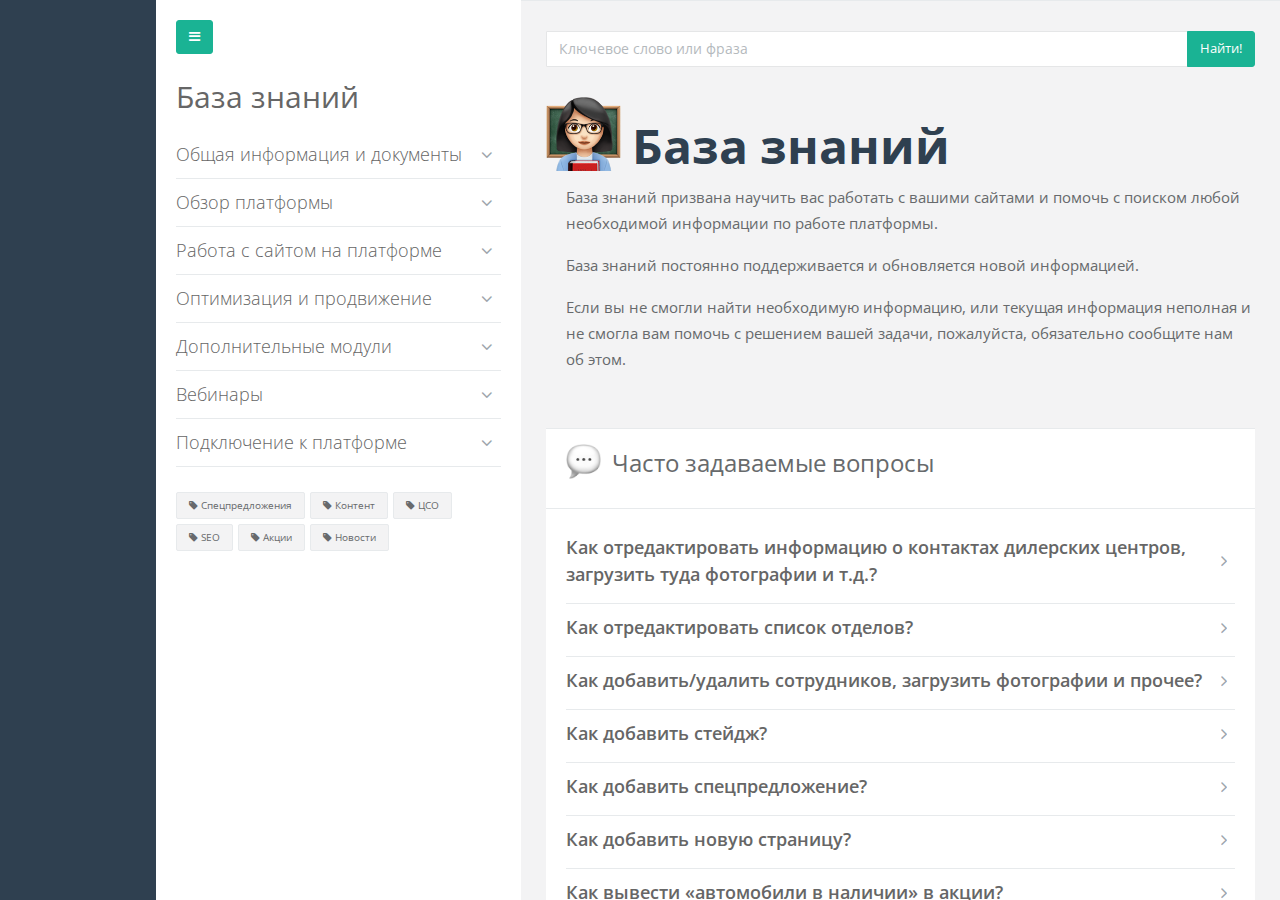
==== commit d66092f6: "Update index.html" ====
--- a/index.html
+++ b/index.html
@@ -322,40 +322,14 @@
     <script src="js/plugins/metisMenu/jquery.metisMenu.js"></script>
     <script src="js/plugins/slimscroll/jquery.slimscroll.min.js"></script>
 
-    <!-- Flot -->
-    <script src="js/plugins/flot/jquery.flot.js"></script>
-    <script src="js/plugins/flot/jquery.flot.tooltip.min.js"></script>
-    <script src="js/plugins/flot/jquery.flot.spline.js"></script>
-    <script src="js/plugins/flot/jquery.flot.resize.js"></script>
-    <script src="js/plugins/flot/jquery.flot.pie.js"></script>
-
-    <!-- Peity -->
-    <script src="js/plugins/peity/jquery.peity.min.js"></script>
-    <script src="js/demo/peity-demo.js"></script>
-
     <!-- Custom and plugin javascript -->
     <script src="js/inspinia.js"></script>
     <script src="js/plugins/pace/pace.min.js"></script>
-    <script src="js/plugins/jsTree/jstree.min.js"></script>
-
-    <!-- jQuery UI -->
-    <script src="js/plugins/jquery-ui/jquery-ui.min.js"></script>
+
 
     <!-- GITTER -->
     <script src="js/plugins/gritter/jquery.gritter.min.js"></script>
 
-    <!-- Sparkline -->
-    <script src="js/plugins/sparkline/jquery.sparkline.min.js"></script>
-
-    <!-- Sparkline demo data  -->
-    <script src="js/demo/sparkline-demo.js"></script>
-
-    <!-- ChartJS-->
-    <script src="js/plugins/chartJs/Chart.min.js"></script>
-
-    <!-- Toastr -->
-    <!-- <script src="js/plugins/toastr/toastr.min.js"></script> -->
-
 
 </body>
 </html>
--- a/css/style.css
+++ b/css/style.css
@@ -0,0 +1,9610 @@
+@import url("https://fonts.googleapis.com/css?family=Open+Sans:300,400,600,700");
+@import url("https://fonts.googleapis.com/css?family=Roboto:400,300,500,700");
+/*
+ *
+ *   INSPINIA - Responsive Admin Theme
+ *   version 2.9.2
+ *
+*/
+@font-face {
+  font-family: 'Glyphicons Halflings';
+  src: url('../fonts/glyphicons-halflings-regular.eot');
+  src: url('../fonts/glyphicons-halflings-regular.eot?#iefix') format('embedded-opentype'), url('../fonts/glyphicons-halflings-regular.woff2') format('woff2'), url('../fonts/glyphicons-halflings-regular.woff') format('woff'), url('../fonts/glyphicons-halflings-regular.ttf') format('truetype'), url('../fonts/glyphicons-halflings-regular.svg') format('svg');
+}
+.glyphicon {
+  position: relative;
+  top: 1px;
+  display: inline-block;
+  font-family: 'Glyphicons Halflings';
+  font-style: normal;
+  font-weight: normal;
+  line-height: 1;
+  -webkit-font-smoothing: antialiased;
+  -moz-osx-font-smoothing: grayscale;
+}
+.glyphicon-asterisk:before {
+  content: "\002a";
+}
+.glyphicon-plus:before {
+  content: "\002b";
+}
+.glyphicon-euro:before,
+.glyphicon-eur:before {
+  content: "\20ac";
+}
+.glyphicon-minus:before {
+  content: "\2212";
+}
+.glyphicon-cloud:before {
+  content: "\2601";
+}
+.glyphicon-envelope:before {
+  content: "\2709";
+}
+.glyphicon-pencil:before {
+  content: "\270f";
+}
+.glyphicon-glass:before {
+  content: "\e001";
+}
+.glyphicon-music:before {
+  content: "\e002";
+}
+.glyphicon-search:before {
+  content: "\e003";
+}
+.glyphicon-heart:before {
+  content: "\e005";
+}
+.glyphicon-star:before {
+  content: "\e006";
+}
+.glyphicon-star-empty:before {
+  content: "\e007";
+}
+.glyphicon-user:before {
+  content: "\e008";
+}
+.glyphicon-film:before {
+  content: "\e009";
+}
+.glyphicon-th-large:before {
+  content: "\e010";
+}
+.glyphicon-th:before {
+  content: "\e011";
+}
+.glyphicon-th-list:before {
+  content: "\e012";
+}
+.glyphicon-ok:before {
+  content: "\e013";
+}
+.glyphicon-remove:before {
+  content: "\e014";
+}
+.glyphicon-zoom-in:before {
+  content: "\e015";
+}
+.glyphicon-zoom-out:before {
+  content: "\e016";
+}
+.glyphicon-off:before {
+  content: "\e017";
+}
+.glyphicon-signal:before {
+  content: "\e018";
+}
+.glyphicon-cog:before {
+  content: "\e019";
+}
+.glyphicon-trash:before {
+  content: "\e020";
+}
+.glyphicon-home:before {
+  content: "\e021";
+}
+.glyphicon-file:before {
+  content: "\e022";
+}
+.glyphicon-time:before {
+  content: "\e023";
+}
+.glyphicon-road:before {
+  content: "\e024";
+}
+.glyphicon-download-alt:before {
+  content: "\e025";
+}
+.glyphicon-download:before {
+  content: "\e026";
+}
+.glyphicon-upload:before {
+  content: "\e027";
+}
+.glyphicon-inbox:before {
+  content: "\e028";
+}
+.glyphicon-play-circle:before {
+  content: "\e029";
+}
+.glyphicon-repeat:before {
+  content: "\e030";
+}
+.glyphicon-refresh:before {
+  content: "\e031";
+}
+.glyphicon-list-alt:before {
+  content: "\e032";
+}
+.glyphicon-lock:before {
+  content: "\e033";
+}
+.glyphicon-flag:before {
+  content: "\e034";
+}
+.glyphicon-headphones:before {
+  content: "\e035";
+}
+.glyphicon-volume-off:before {
+  content: "\e036";
+}
+.glyphicon-volume-down:before {
+  content: "\e037";
+}
+.glyphicon-volume-up:before {
+  content: "\e038";
+}
+.glyphicon-qrcode:before {
+  content: "\e039";
+}
+.glyphicon-barcode:before {
+  content: "\e040";
+}
+.glyphicon-tag:before {
+  content: "\e041";
+}
+.glyphicon-tags:before {
+  content: "\e042";
+}
+.glyphicon-book:before {
+  content: "\e043";
+}
+.glyphicon-bookmark:before {
+  content: "\e044";
+}
+.glyphicon-print:before {
+  content: "\e045";
+}
+.glyphicon-camera:before {
+  content: "\e046";
+}
+.glyphicon-font:before {
+  content: "\e047";
+}
+.glyphicon-bold:before {
+  content: "\e048";
+}
+.glyphicon-italic:before {
+  content: "\e049";
+}
+.glyphicon-text-height:before {
+  content: "\e050";
+}
+.glyphicon-text-width:before {
+  content: "\e051";
+}
+.glyphicon-align-left:before {
+  content: "\e052";
+}
+.glyphicon-align-center:before {
+  content: "\e053";
+}
+.glyphicon-align-right:before {
+  content: "\e054";
+}
+.glyphicon-align-justify:before {
+  content: "\e055";
+}
+.glyphicon-list:before {
+  content: "\e056";
+}
+.glyphicon-indent-left:before {
+  content: "\e057";
+}
+.glyphicon-indent-right:before {
+  content: "\e058";
+}
+.glyphicon-facetime-video:before {
+  content: "\e059";
+}
+.glyphicon-picture:before {
+  content: "\e060";
+}
+.glyphicon-map-marker:before {
+  content: "\e062";
+}
+.glyphicon-adjust:before {
+  content: "\e063";
+}
+.glyphicon-tint:before {
+  content: "\e064";
+}
+.glyphicon-edit:before {
+  content: "\e065";
+}
+.glyphicon-share:before {
+  content: "\e066";
+}
+.glyphicon-check:before {
+  content: "\e067";
+}
+.glyphicon-move:before {
+  content: "\e068";
+}
+.glyphicon-step-backward:before {
+  content: "\e069";
+}
+.glyphicon-fast-backward:before {
+  content: "\e070";
+}
+.glyphicon-backward:before {
+  content: "\e071";
+}
+.glyphicon-play:before {
+  content: "\e072";
+}
+.glyphicon-pause:before {
+  content: "\e073";
+}
+.glyphicon-stop:before {
+  content: "\e074";
+}
+.glyphicon-forward:before {
+  content: "\e075";
+}
+.glyphicon-fast-forward:before {
+  content: "\e076";
+}
+.glyphicon-step-forward:before {
+  content: "\e077";
+}
+.glyphicon-eject:before {
+  content: "\e078";
+}
+.glyphicon-chevron-left:before {
+  content: "\e079";
+}
+.glyphicon-chevron-right:before {
+  content: "\e080";
+}
+.glyphicon-plus-sign:before {
+  content: "\e081";
+}
+.glyphicon-minus-sign:before {
+  content: "\e082";
+}
+.glyphicon-remove-sign:before {
+  content: "\e083";
+}
+.glyphicon-ok-sign:before {
+  content: "\e084";
+}
+.glyphicon-question-sign:before {
+  content: "\e085";
+}
+.glyphicon-info-sign:before {
+  content: "\e086";
+}
+.glyphicon-screenshot:before {
+  content: "\e087";
+}
+.glyphicon-remove-circle:before {
+  content: "\e088";
+}
+.glyphicon-ok-circle:before {
+  content: "\e089";
+}
+.glyphicon-ban-circle:before {
+  content: "\e090";
+}
+.glyphicon-arrow-left:before {
+  content: "\e091";
+}
+.glyphicon-arrow-right:before {
+  content: "\e092";
+}
+.glyphicon-arrow-up:before {
+  content: "\e093";
+}
+.glyphicon-arrow-down:before {
+  content: "\e094";
+}
+.glyphicon-share-alt:before {
+  content: "\e095";
+}
+.glyphicon-resize-full:before {
+  content: "\e096";
+}
+.glyphicon-resize-small:before {
+  content: "\e097";
+}
+.glyphicon-exclamation-sign:before {
+  content: "\e101";
+}
+.glyphicon-gift:before {
+  content: "\e102";
+}
+.glyphicon-leaf:before {
+  content: "\e103";
+}
+.glyphicon-fire:before {
+  content: "\e104";
+}
+.glyphicon-eye-open:before {
+  content: "\e105";
+}
+.glyphicon-eye-close:before {
+  content: "\e106";
+}
+.glyphicon-warning-sign:before {
+  content: "\e107";
+}
+.glyphicon-plane:before {
+  content: "\e108";
+}
+.glyphicon-calendar:before {
+  content: "\e109";
+}
+.glyphicon-random:before {
+  content: "\e110";
+}
+.glyphicon-comment:before {
+  content: "\e111";
+}
+.glyphicon-magnet:before {
+  content: "\e112";
+}
+.glyphicon-chevron-up:before {
+  content: "\e113";
+}
+.glyphicon-chevron-down:before {
+  content: "\e114";
+}
+.glyphicon-retweet:before {
+  content: "\e115";
+}
+.glyphicon-shopping-cart:before {
+  content: "\e116";
+}
+.glyphicon-folder-close:before {
+  content: "\e117";
+}
+.glyphicon-folder-open:before {
+  content: "\e118";
+}
+.glyphicon-resize-vertical:before {
+  content: "\e119";
+}
+.glyphicon-resize-horizontal:before {
+  content: "\e120";
+}
+.glyphicon-hdd:before {
+  content: "\e121";
+}
+.glyphicon-bullhorn:before {
+  content: "\e122";
+}
+.glyphicon-bell:before {
+  content: "\e123";
+}
+.glyphicon-certificate:before {
+  content: "\e124";
+}
+.glyphicon-thumbs-up:before {
+  content: "\e125";
+}
+.glyphicon-thumbs-down:before {
+  content: "\e126";
+}
+.glyphicon-hand-right:before {
+  content: "\e127";
+}
+.glyphicon-hand-left:before {
+  content: "\e128";
+}
+.glyphicon-hand-up:before {
+  content: "\e129";
+}
+.glyphicon-hand-down:before {
+  content: "\e130";
+}
+.glyphicon-circle-arrow-right:before {
+  content: "\e131";
+}
+.glyphicon-circle-arrow-left:before {
+  content: "\e132";
+}
+.glyphicon-circle-arrow-up:before {
+  content: "\e133";
+}
+.glyphicon-circle-arrow-down:before {
+  content: "\e134";
+}
+.glyphicon-globe:before {
+  content: "\e135";
+}
+.glyphicon-wrench:before {
+  content: "\e136";
+}
+.glyphicon-tasks:before {
+  content: "\e137";
+}
+.glyphicon-filter:before {
+  content: "\e138";
+}
+.glyphicon-briefcase:before {
+  content: "\e139";
+}
+.glyphicon-fullscreen:before {
+  content: "\e140";
+}
+.glyphicon-dashboard:before {
+  content: "\e141";
+}
+.glyphicon-paperclip:before {
+  content: "\e142";
+}
+.glyphicon-heart-empty:before {
+  content: "\e143";
+}
+.glyphicon-link:before {
+  content: "\e144";
+}
+.glyphicon-phone:before {
+  content: "\e145";
+}
+.glyphicon-pushpin:before {
+  content: "\e146";
+}
+.glyphicon-usd:before {
+  content: "\e148";
+}
+.glyphicon-gbp:before {
+  content: "\e149";
+}
+.glyphicon-sort:before {
+  content: "\e150";
+}
+.glyphicon-sort-by-alphabet:before {
+  content: "\e151";
+}
+.glyphicon-sort-by-alphabet-alt:before {
+  content: "\e152";
+}
+.glyphicon-sort-by-order:before {
+  content: "\e153";
+}
+.glyphicon-sort-by-order-alt:before {
+  content: "\e154";
+}
+.glyphicon-sort-by-attributes:before {
+  content: "\e155";
+}
+.glyphicon-sort-by-attributes-alt:before {
+  content: "\e156";
+}
+.glyphicon-unchecked:before {
+  content: "\e157";
+}
+.glyphicon-expand:before {
+  content: "\e158";
+}
+.glyphicon-collapse-down:before {
+  content: "\e159";
+}
+.glyphicon-collapse-up:before {
+  content: "\e160";
+}
+.glyphicon-log-in:before {
+  content: "\e161";
+}
+.glyphicon-flash:before {
+  content: "\e162";
+}
+.glyphicon-log-out:before {
+  content: "\e163";
+}
+.glyphicon-new-window:before {
+  content: "\e164";
+}
+.glyphicon-record:before {
+  content: "\e165";
+}
+.glyphicon-save:before {
+  content: "\e166";
+}
+.glyphicon-open:before {
+  content: "\e167";
+}
+.glyphicon-saved:before {
+  content: "\e168";
+}
+.glyphicon-import:before {
+  content: "\e169";
+}
+.glyphicon-export:before {
+  content: "\e170";
+}
+.glyphicon-send:before {
+  content: "\e171";
+}
+.glyphicon-floppy-disk:before {
+  content: "\e172";
+}
+.glyphicon-floppy-saved:before {
+  content: "\e173";
+}
+.glyphicon-floppy-remove:before {
+  content: "\e174";
+}
+.glyphicon-floppy-save:before {
+  content: "\e175";
+}
+.glyphicon-floppy-open:before {
+  content: "\e176";
+}
+.glyphicon-credit-card:before {
+  content: "\e177";
+}
+.glyphicon-transfer:before {
+  content: "\e178";
+}
+.glyphicon-cutlery:before {
+  content: "\e179";
+}
+.glyphicon-header:before {
+  content: "\e180";
+}
+.glyphicon-compressed:before {
+  content: "\e181";
+}
+.glyphicon-earphone:before {
+  content: "\e182";
+}
+.glyphicon-phone-alt:before {
+  content: "\e183";
+}
+.glyphicon-tower:before {
+  content: "\e184";
+}
+.glyphicon-stats:before {
+  content: "\e185";
+}
+.glyphicon-sd-video:before {
+  content: "\e186";
+}
+.glyphicon-hd-video:before {
+  content: "\e187";
+}
+.glyphicon-subtitles:before {
+  content: "\e188";
+}
+.glyphicon-sound-stereo:before {
+  content: "\e189";
+}
+.glyphicon-sound-dolby:before {
+  content: "\e190";
+}
+.glyphicon-sound-5-1:before {
+  content: "\e191";
+}
+.glyphicon-sound-6-1:before {
+  content: "\e192";
+}
+.glyphicon-sound-7-1:before {
+  content: "\e193";
+}
+.glyphicon-copyright-mark:before {
+  content: "\e194";
+}
+.glyphicon-registration-mark:before {
+  content: "\e195";
+}
+.glyphicon-cloud-download:before {
+  content: "\e197";
+}
+.glyphicon-cloud-upload:before {
+  content: "\e198";
+}
+.glyphicon-tree-conifer:before {
+  content: "\e199";
+}
+.glyphicon-tree-deciduous:before {
+  content: "\e200";
+}
+.glyphicon-cd:before {
+  content: "\e201";
+}
+.glyphicon-save-file:before {
+  content: "\e202";
+}
+.glyphicon-open-file:before {
+  content: "\e203";
+}
+.glyphicon-level-up:before {
+  content: "\e204";
+}
+.glyphicon-copy:before {
+  content: "\e205";
+}
+.glyphicon-paste:before {
+  content: "\e206";
+}
+.glyphicon-alert:before {
+  content: "\e209";
+}
+.glyphicon-equalizer:before {
+  content: "\e210";
+}
+.glyphicon-king:before {
+  content: "\e211";
+}
+.glyphicon-queen:before {
+  content: "\e212";
+}
+.glyphicon-pawn:before {
+  content: "\e213";
+}
+.glyphicon-bishop:before {
+  content: "\e214";
+}
+.glyphicon-knight:before {
+  content: "\e215";
+}
+.glyphicon-baby-formula:before {
+  content: "\e216";
+}
+.glyphicon-tent:before {
+  content: "\26fa";
+}
+.glyphicon-blackboard:before {
+  content: "\e218";
+}
+.glyphicon-bed:before {
+  content: "\e219";
+}
+.glyphicon-apple:before {
+  content: "\f8ff";
+}
+.glyphicon-erase:before {
+  content: "\e221";
+}
+.glyphicon-hourglass:before {
+  content: "\231b";
+}
+.glyphicon-lamp:before {
+  content: "\e223";
+}
+.glyphicon-duplicate:before {
+  content: "\e224";
+}
+.glyphicon-piggy-bank:before {
+  content: "\e225";
+}
+.glyphicon-scissors:before {
+  content: "\e226";
+}
+.glyphicon-bitcoin:before {
+  content: "\e227";
+}
+.glyphicon-btc:before {
+  content: "\e227";
+}
+.glyphicon-xbt:before {
+  content: "\e227";
+}
+.glyphicon-yen:before {
+  content: "\00a5";
+}
+.glyphicon-jpy:before {
+  content: "\00a5";
+}
+.glyphicon-ruble:before {
+  content: "\20bd";
+}
+.glyphicon-rub:before {
+  content: "\20bd";
+}
+.glyphicon-scale:before {
+  content: "\e230";
+}
+.glyphicon-ice-lolly:before {
+  content: "\e231";
+}
+.glyphicon-ice-lolly-tasted:before {
+  content: "\e232";
+}
+.glyphicon-education:before {
+  content: "\e233";
+}
+.glyphicon-option-horizontal:before {
+  content: "\e234";
+}
+.glyphicon-option-vertical:before {
+  content: "\e235";
+}
+.glyphicon-menu-hamburger:before {
+  content: "\e236";
+}
+.glyphicon-modal-window:before {
+  content: "\e237";
+}
+.glyphicon-oil:before {
+  content: "\e238";
+}
+.glyphicon-grain:before {
+  content: "\e239";
+}
+.glyphicon-sunglasses:before {
+  content: "\e240";
+}
+.glyphicon-text-size:before {
+  content: "\e241";
+}
+.glyphicon-text-color:before {
+  content: "\e242";
+}
+.glyphicon-text-background:before {
+  content: "\e243";
+}
+.glyphicon-object-align-top:before {
+  content: "\e244";
+}
+.glyphicon-object-align-bottom:before {
+  content: "\e245";
+}
+.glyphicon-object-align-horizontal:before {
+  content: "\e246";
+}
+.glyphicon-object-align-left:before {
+  content: "\e247";
+}
+.glyphicon-object-align-vertical:before {
+  content: "\e248";
+}
+.glyphicon-object-align-right:before {
+  content: "\e249";
+}
+.glyphicon-triangle-right:before {
+  content: "\e250";
+}
+.glyphicon-triangle-left:before {
+  content: "\e251";
+}
+.glyphicon-triangle-bottom:before {
+  content: "\e252";
+}
+.glyphicon-triangle-top:before {
+  content: "\e253";
+}
+.glyphicon-console:before {
+  content: "\e254";
+}
+.glyphicon-superscript:before {
+  content: "\e255";
+}
+.glyphicon-subscript:before {
+  content: "\e256";
+}
+.glyphicon-menu-left:before {
+  content: "\e257";
+}
+.glyphicon-menu-right:before {
+  content: "\e258";
+}
+.glyphicon-menu-down:before {
+  content: "\e259";
+}
+.glyphicon-menu-up:before {
+  content: "\e260";
+}
+h1,
+h2,
+h3,
+h4,
+h5,
+h6 {
+  font-weight: 100;
+}
+.h1,
+.h2,
+.h3,
+h1,
+h2,
+h3 {
+  margin-top: 20px;
+  margin-bottom: 10px;
+}
+h1 {
+  font-size: 30px;
+}
+h2 {
+  font-size: 24px;
+}
+h3 {
+  font-size: 16px;
+}
+h4 {
+  font-size: 14px;
+}
+h5 {
+  font-size: 12px;
+}
+h6 {
+  font-size: 10px;
+}
+h3,
+h4,
+h5 {
+  margin-top: 5px;
+  font-weight: 600;
+}
+.nav > li > a {
+  color: #a7b1c2;
+  font-weight: 600;
+  padding: 14px 20px 14px 25px;
+  display: block;
+}
+.nav.metismenu > li {
+  display: block;
+  width: 100%;
+  position: relative;
+}
+.nav.metismenu .dropdown-menu > li > a {
+  padding: 3px 20px;
+  display: block;
+}
+.nav.navbar-right > li > a {
+  color: #999c9e;
+}
+.nav > li.active > a {
+  color: #ffffff;
+}
+.navbar-default .nav > li > a:hover,
+.navbar-default .nav > li > a:focus {
+  background-color: #293846;
+  color: white;
+}
+.nav .open > a,
+.nav .open > a:hover,
+.nav .open > a:focus {
+  background: #fff;
+}
+.nav.navbar-top-links > li > a:hover,
+.nav.navbar-top-links > li > a:focus {
+  background-color: transparent;
+}
+.nav > li > a i {
+  margin-right: 6px;
+}
+.navbar {
+  border: 0;
+}
+.navbar-default {
+  background-color: transparent;
+  border-color: #2f4050;
+}
+.navbar-top-links li {
+  display: inline-block;
+  align-self: center;
+}
+.body-small .navbar-top-links li:last-child {
+  margin-right: 0;
+}
+.navbar-top-links li a {
+  padding: 20px 10px;
+  min-height: 50px;
+}
+.dropdown-menu {
+  border: medium none;
+  border-radius: 3px;
+  box-shadow: 0 0 3px rgba(86, 96, 117, 0.7);
+  display: none;
+  float: left;
+  font-size: 12px;
+  left: 0;
+  list-style: none outside none;
+  padding: 0;
+  position: absolute;
+  text-shadow: none;
+  top: 100%;
+  z-index: 1000;
+}
+.dropdown-menu > li > a {
+  border-radius: 3px;
+  color: inherit;
+  line-height: 25px;
+  margin: 4px;
+  text-align: left;
+  font-weight: normal;
+  display: block;
+  padding: 3px 20px;
+}
+.dropdown-menu > li > a:focus,
+.dropdown-menu > li > a:hover {
+  color: #262626;
+  text-decoration: none;
+  background-color: #f5f5f5;
+}
+.dropdown-menu > .active > a,
+.dropdown-menu > .active > a:focus,
+.dropdown-menu > .active > a:hover {
+  color: #fff;
+  text-decoration: none;
+  background-color: #1ab394;
+  outline: 0;
+}
+.dropdown-menu > li > a.font-bold {
+  font-weight: 600;
+}
+.navbar-top-links .dropdown-menu li {
+  display: block;
+}
+.navbar-top-links .dropdown-menu li:last-child {
+  margin-right: 0;
+}
+.navbar-top-links .dropdown-menu li a {
+  padding: 3px 20px;
+  min-height: 0;
+}
+.navbar-top-links .dropdown-menu li a div {
+  white-space: normal;
+}
+.navbar-top-links .dropdown-messages,
+.navbar-top-links .dropdown-tasks,
+.navbar-top-links .dropdown-alerts {
+  width: 310px;
+  min-width: 0;
+}
+.navbar-top-links .dropdown-messages {
+  margin-left: 5px;
+}
+.navbar-top-links .dropdown-tasks {
+  margin-left: -59px;
+}
+.navbar-top-links .dropdown-alerts {
+  margin-left: -123px;
+}
+.navbar-top-links .dropdown-user {
+  right: 0;
+  left: auto;
+}
+.dropdown-messages,
+.dropdown-alerts {
+  padding: 10px 10px 10px 10px;
+}
+.dropdown-messages li a,
+.dropdown-alerts li a {
+  font-size: 12px;
+}
+.dropdown-messages li em,
+.dropdown-alerts li em {
+  font-size: 10px;
+}
+.nav.navbar-top-links .dropdown-alerts a {
+  font-size: 12px;
+}
+.nav-header {
+  padding: 33px 25px;
+  background-color: #2f4050;
+  background-image: url("patterns/header-profile.png");
+}
+.caret {
+  display: inline-block;
+  width: 0;
+  height: 0;
+  margin-left: 2px;
+  vertical-align: middle;
+  border-top: 4px dashed;
+  border-right: 4px solid transparent;
+  border-left: 4px solid transparent;
+}
+.profile-element .dropdown-toggle::after {
+  display: none;
+}
+.pace-done .nav-header {
+  transition: all 0.4s;
+}
+ul.nav-second-level {
+  background: #293846;
+}
+.nav > li.active {
+  border-left: 4px solid #19aa8d;
+  background: #293846;
+}
+.nav.nav-second-level > li.active {
+  border: none;
+}
+.nav.nav-second-level.collapse[style] {
+  height: auto !important;
+}
+.nav-header a {
+  color: #DFE4ED;
+}
+.nav-header .text-muted {
+  color: #8095a8 !important;
+}
+.minimalize-styl-2 {
+  padding: 4px 12px;
+  margin: 14px 5px 5px 20px;
+  font-size: 14px;
+  float: left;
+}
+.navbar-form-custom {
+  float: left;
+  height: 50px;
+  padding: 0;
+  width: 200px;
+  display: block;
+}
+.navbar-form-custom .form-group {
+  margin-bottom: 0;
+}
+.nav.navbar-top-links a {
+  font-size: 14px;
+}
+.navbar-form-custom .form-control {
+  background: none repeat scroll 0 0 rgba(0, 0, 0, 0);
+  border: medium none;
+  font-size: 14px;
+  height: 60px;
+  margin: 0;
+  z-index: 2000;
+}
+.nav.navbar-top-links .dropdown-toggle::after {
+  display: none;
+}
+.navbar.navbar-static-top {
+  padding: 0;
+  width: 100%;
+  align-items: inherit;
+}
+.navbar-static-top .dropdown-menu {
+  right: 0;
+  left: auto;
+}
+.count-info .label {
+  line-height: 12px;
+  padding: 2px 5px;
+  position: absolute;
+  right: 6px;
+  top: 12px;
+}
+.arrow {
+  float: right;
+}
+.fa.arrow:before {
+  content: "\f104";
+}
+.active > a > .fa.arrow:before {
+  content: "\f107";
+}
+.nav-second-level li,
+.nav-third-level li {
+  border-bottom: none !important;
+}
+.nav.nav-third-level > li.active {
+  border: none;
+}
+.nav-second-level li a {
+  padding: 7px 10px 7px 10px;
+  padding-left: 52px;
+}
+.fixed-sidebar.mini-navbar .nav-second-level.collapsing li a,
+.nav-second-level.collapsing li a {
+  min-width: 220px;
+}
+.body-small .nav-second-level.collapsing li a,
+.mini-navbar .nav-second-level.collapsing li a {
+  min-width: 140px;
+}
+.nav-third-level li a,
+.fixed-sidebar.mini-navbar .nav-second-level li .nav-third-level li a {
+  padding-left: 62px;
+}
+.nav-second-level li:last-child {
+  padding-bottom: 10px;
+}
+body:not(.fixed-sidebar):not(.canvas-menu).mini-navbar .nav li:hover > .nav-second-level,
+.mini-navbar .nav li:focus > .nav-second-level {
+  display: block;
+  border-radius: 0 2px 2px 0;
+  min-width: 160px;
+  height: auto;
+}
+body.mini-navbar .navbar-default .nav > li > .nav-second-level li a {
+  font-size: 12px;
+  border-radius: 3px;
+}
+.fixed-nav .slimScrollDiv #side-menu {
+  padding-bottom: 60px;
+}
+.mini-navbar .nav-second-level li a {
+  padding: 10px 10px 10px 15px;
+}
+.mini-navbar .nav .nav-second-level {
+  position: absolute;
+  left: 70px;
+  top: 0;
+  background-color: #2f4050;
+  padding: 10px 10px 10px 10px;
+  font-size: 12px;
+}
+.canvas-menu.mini-navbar .nav-second-level {
+  background: #293846;
+}
+.mini-navbar li.active .nav-second-level {
+  left: 65px;
+}
+.navbar-default .special_link a {
+  background: #1ab394;
+  color: white;
+}
+.navbar-default .special_link a:hover {
+  background: #17987e !important;
+  color: white;
+}
+.navbar-default .special_link a span.label {
+  background: #fff;
+  color: #1ab394;
+}
+.navbar-default .landing_link a {
+  background: #1cc09f;
+  color: white;
+}
+.navbar-default .landing_link a:hover {
+  background: #1ab394 !important;
+  color: white;
+}
+.navbar-default .landing_link a span.label {
+  background: #fff;
+  color: #1cc09f;
+}
+.logo-element {
+  text-align: center;
+  font-size: 18px;
+  font-weight: 600;
+  color: white;
+  display: none;
+  padding: 18px 0;
+}
+.navbar-static-side {
+  transition: width 0s;
+}
+.footer {
+  transition: margin 0s;
+}
+.pace-done .navbar-static-side,
+.pace-done .nav-header,
+.pace-done li.active,
+.pace-done #page-wrapper,
+.pace-done .footer {
+  -webkit-transition: all 0.4s;
+  -moz-transition: all 0.4s;
+  -o-transition: all 0.4s;
+  transition: all 0.4s;
+}
+.navbar-fixed-top {
+  background: #fff;
+  transition-duration: 0.4s;
+  border-bottom: 1px solid #e7eaec !important;
+  z-index: 2030;
+  position: fixed;
+  right: 0;
+  left: 0;
+  padding: 0;
+  top: 0;
+}
+.navbar-fixed-top .navbar-form-custom .form-control {
+  height: 50px;
+}
+.navbar-fixed-top,
+.navbar-static-top {
+  background: #f3f3f4;
+}
+.fixed-nav #wrapper {
+  margin-top: 0;
+}
+.nav-tabs > li.active > a,
+.nav-tabs > li.active > a:hover,
+.nav-tabs > li.active > a:focus {
+  -moz-border-bottom-colors: none;
+  -moz-border-left-colors: none;
+  -moz-border-right-colors: none;
+  -moz-border-top-colors: none;
+  background: none;
+  border-color: #dddddd #dddddd rgba(0, 0, 0, 0);
+  border-bottom: #f3f3f4;
+  border-image: none;
+  border-style: solid;
+  border-width: 1px;
+  color: #555555;
+  cursor: default;
+}
+.nav.nav-tabs li {
+  background: none;
+  border: none;
+}
+body.fixed-nav #wrapper .navbar-static-side,
+body.fixed-nav #wrapper #page-wrapper {
+  margin-top: 60px;
+}
+body.top-navigation.fixed-nav #wrapper #page-wrapper {
+  margin-top: 0;
+}
+body.fixed-nav.fixed-nav-basic .navbar-fixed-top {
+  left: 220px;
+}
+body.fixed-nav.fixed-nav-basic.mini-navbar .navbar-fixed-top {
+  left: 70px;
+}
+body.fixed-nav.fixed-nav-basic.fixed-sidebar.mini-navbar .navbar-fixed-top {
+  left: 0;
+}
+body.fixed-nav.fixed-nav-basic #wrapper .navbar-static-side {
+  margin-top: 0;
+}
+body.fixed-nav.fixed-nav-basic.body-small .navbar-fixed-top {
+  left: 0;
+}
+body.fixed-nav.fixed-nav-basic.fixed-sidebar.mini-navbar.body-small .navbar-fixed-top {
+  left: 220px;
+}
+.fixed-nav .minimalize-styl-2 {
+  margin: 10px 5px 5px 15px;
+}
+.body-small .navbar-fixed-top {
+  margin-left: 0;
+}
+body.mini-navbar .navbar-static-side {
+  width: 70px;
+}
+body.mini-navbar .profile-element,
+body.mini-navbar .nav-label,
+body.mini-navbar .navbar-default .nav li a span {
+  display: none;
+}
+body.canvas-menu .profile-element {
+  display: block;
+}
+body:not(.fixed-sidebar):not(.canvas-menu).mini-navbar .nav-second-level {
+  display: none;
+}
+body.mini-navbar .navbar-default .nav > li > a {
+  font-size: 16px;
+}
+body.mini-navbar .logo-element {
+  display: block;
+}
+body.canvas-menu .logo-element {
+  display: none;
+}
+body.mini-navbar .nav-header {
+  padding: 0;
+  background-color: #1ab394;
+}
+body.canvas-menu .nav-header {
+  padding: 33px 25px;
+}
+body.canvas-menu .sidebar-collapse li {
+  width: 100%;
+}
+body.mini-navbar #page-wrapper {
+  width: calc(100% - 70px);
+}
+body.canvas-menu.mini-navbar #page-wrapper,
+body.canvas-menu.mini-navbar .footer {
+  margin: 0;
+  width: 100%;
+}
+body.fixed-sidebar .navbar-static-side,
+body.canvas-menu .navbar-static-side {
+  width: 220px;
+  z-index: 2001;
+  height: 100vh;
+  position: fixed;
+}
+body.fixed-sidebar.mini-navbar .navbar-static-side {
+  width: 0;
+}
+body.fixed-sidebar #page-wrapper {
+  margin: 0 0 0 220px;
+}
+body.fixed-sidebar.body-small #page-wrapper {
+  margin: 0;
+}
+body.fixed-sidebar.mini-navbar #page-wrapper {
+  margin: 0 0 0 0;
+  width: 100%;
+}
+body.body-small.fixed-sidebar.mini-navbar #page-wrapper {
+  margin: 0 0 0 220px;
+}
+body.body-small.fixed-sidebar.mini-navbar .navbar-static-side {
+  width: 220px;
+}
+.fixed-sidebar.mini-navbar .nav li:focus > .nav-second-level,
+.canvas-menu.mini-navbar .nav li:focus > .nav-second-level {
+  display: block;
+  height: auto;
+}
+body.fixed-sidebar.mini-navbar .navbar-default .nav > li > .nav-second-level li a {
+  font-size: 12px;
+  border-radius: 3px;
+}
+body.canvas-menu.mini-navbar .navbar-default .nav > li > .nav-second-level li a {
+  font-size: 13px;
+  border-radius: 3px;
+}
+.fixed-sidebar.mini-navbar .nav-second-level li a,
+.canvas-menu.mini-navbar .nav-second-level li a {
+  padding: 10px 10px 10px 15px;
+}
+.fixed-sidebar.mini-navbar .nav-second-level,
+.canvas-menu.mini-navbar .nav-second-level {
+  position: relative;
+  padding: 0;
+  font-size: 13px;
+}
+.fixed-sidebar.mini-navbar li.active .nav-second-level,
+.canvas-menu.mini-navbar li.active .nav-second-level {
+  left: 0;
+}
+body.fixed-sidebar.mini-navbar .navbar-default .nav > li > a,
+body.canvas-menu.mini-navbar .navbar-default .nav > li > a {
+  font-size: 13px;
+}
+body.fixed-sidebar.mini-navbar .nav-label,
+body.fixed-sidebar.mini-navbar .navbar-default .nav li a span,
+body.canvas-menu.mini-navbar .nav-label,
+body.canvas-menu.mini-navbar .navbar-default .nav li a span {
+  display: inline;
+}
+body.canvas-menu.mini-navbar .navbar-default .nav li .profile-element a span {
+  display: block;
+}
+.canvas-menu.mini-navbar .nav-second-level li a,
+.fixed-sidebar.mini-navbar .nav-second-level li a {
+  padding: 7px 10px 7px 52px;
+}
+.fixed-sidebar.mini-navbar .nav-second-level,
+.canvas-menu.mini-navbar .nav-second-level {
+  left: 0;
+}
+body.canvas-menu nav.navbar-static-side {
+  z-index: 2001;
+  background: #2f4050;
+  height: 100%;
+  position: fixed;
+  display: none;
+}
+body.canvas-menu.mini-navbar nav.navbar-static-side {
+  display: block;
+  width: 220px;
+}
+.top-navigation #page-wrapper {
+  width: 100%;
+}
+.top-navigation .navbar-nav .dropdown-menu > .active > a {
+  background: white;
+  color: #1ab394;
+  font-weight: bold;
+}
+.white-bg .navbar-fixed-top,
+.white-bg .navbar-static-top {
+  background: #fff;
+}
+.top-navigation .navbar {
+  margin-bottom: 0;
+}
+.top-navigation .nav > li > a {
+  padding: 15px 20px;
+  color: #676a6c;
+}
+.top-navigation .nav > li a:hover,
+.top-navigation .nav > li a:focus {
+  background: #fff;
+  color: #1ab394;
+}
+.top-navigation .navbar .nav > li.active {
+  background: #fff;
+  border: none;
+}
+.top-navigation .nav > li.active > a {
+  color: #1ab394;
+}
+.top-navigation .navbar-right {
+  margin-right: 10px;
+}
+.top-navigation .navbar-nav .dropdown-menu {
+  box-shadow: none;
+  border: 1px solid #e7eaec;
+}
+.top-navigation .dropdown-menu > li > a {
+  margin: 0;
+  padding: 7px 20px;
+}
+.navbar .dropdown-menu {
+  margin-top: 0;
+}
+.top-navigation .navbar-brand {
+  background: #1ab394;
+  color: #fff;
+  padding: 15px 25px;
+  font-size: 18px;
+  line-height: 20px;
+}
+.top-navigation .navbar-top-links li:last-child {
+  margin-right: 0;
+}
+.top-navigation.mini-navbar #page-wrapper,
+.top-navigation.body-small.fixed-sidebar.mini-navbar #page-wrapper,
+.mini-navbar .top-navigation #page-wrapper,
+.body-small.fixed-sidebar.mini-navbar .top-navigation #page-wrapper,
+.canvas-menu #page-wrapper {
+  margin: 0;
+  width: 100%;
+}
+.top-navigation.fixed-nav #wrapper,
+.fixed-nav #wrapper.top-navigation {
+  margin-top: 50px;
+}
+.top-navigation .footer.fixed {
+  margin-left: 0 !important;
+}
+.top-navigation .wrapper.wrapper-content {
+  padding: 40px;
+}
+.top-navigation.body-small .wrapper.wrapper-content,
+.body-small .top-navigation .wrapper.wrapper-content {
+  padding: 40px 0 40px 0;
+}
+.navbar-toggler {
+  background-color: #1ab394;
+  color: #fff;
+  padding: 6px 12px;
+  font-size: 14px;
+  margin: 8px;
+}
+.top-navigation .navbar-nav .open .dropdown-menu > li > a,
+.top-navigation .navbar-nav .open .dropdown-menu .dropdown-header {
+  padding: 10px 15px 10px 20px;
+}
+@media (max-width: 768px) {
+  .top-navigation .navbar-header {
+    display: block;
+    float: none;
+  }
+}
+.menu-visible-lg,
+.menu-visible-md {
+  display: none !important;
+}
+@media (min-width: 1200px) {
+  .menu-visible-lg {
+    display: block !important;
+  }
+}
+@media (min-width: 992px) {
+  .menu-visible-md {
+    display: block !important;
+  }
+}
+@media (max-width: 767px) {
+  .menu-visible-md {
+    display: block !important;
+  }
+  .menu-visible-lg {
+    display: block !important;
+  }
+}
+button:focus {
+  outline: 0 !important;
+}
+.btn {
+  border-radius: 3px;
+  font-size: inherit;
+}
+.btn:focus {
+  box-shadow: none;
+}
+.btn-xs {
+  font-size: 0.7rem;
+  padding: 0.2rem 0.4rem;
+}
+.btn-group-sm > .btn,
+.btn-sm {
+  font-size: .8rem;
+}
+.float-e-margins .btn {
+  margin-bottom: 5px;
+}
+.btn-w-m {
+  min-width: 120px;
+}
+.btn-primary.btn-outline {
+  color: #1ab394;
+}
+.btn-success.btn-outline {
+  color: #1c84c6;
+}
+.btn-info.btn-outline {
+  color: #23c6c8;
+}
+.btn-warning.btn-outline {
+  color: #f8ac59;
+}
+.btn-danger.btn-outline {
+  color: #ed5565;
+}
+.btn-primary.btn-outline:hover,
+.btn-success.btn-outline:hover,
+.btn-info.btn-outline:hover,
+.btn-warning.btn-outline:hover,
+.btn-danger.btn-outline:hover {
+  color: #fff;
+}
+.btn.active,
+.btn:active {
+  background-image: none;
+  outline: 0;
+  -webkit-box-shadow: inset 0 3px 5px rgba(0, 0, 0, 0.125);
+  box-shadow: inset 0 3px 5px rgba(0, 0, 0, 0.125);
+}
+.btn-primary {
+  color: #fff;
+  background-color: #1ab394;
+  border-color: #1ab394;
+}
+.btn-primary:hover,
+.btn-primary:focus,
+.btn-primary.focus {
+  background-color: #18a689;
+  border-color: #18a689;
+  color: #FFFFFF;
+}
+.btn-primary.disabled,
+.btn-primary:disabled {
+  color: #fff;
+  background-color: #18a689;
+  border-color: #18a689;
+}
+.btn-primary:not(:disabled):not(.disabled):active,
+.btn-primary:not(:disabled):not(.disabled).active,
+.show > .btn-primary.dropdown-toggle {
+  color: #fff;
+  background-color: #18a689;
+  border-color: #18a689;
+}
+.btn-primary:not(:disabled):not(.disabled):active:focus,
+.btn-primary:not(:disabled):not(.disabled).active:focus,
+.show > .btn-primary.dropdown-toggle:focus {
+  -webkit-box-shadow: inset 0 3px 5px rgba(0, 0, 0, 0.125);
+  box-shadow: inset 0 3px 5px rgba(0, 0, 0, 0.125);
+}
+.btn-success {
+  color: #fff;
+  background-color: #1c84c6;
+  border-color: #1c84c6;
+}
+.btn-success:hover,
+.btn-success:focus,
+.btn-success.focus {
+  color: #fff;
+  background-color: #1a7bb9;
+  border-color: #1a7bb9;
+}
+.btn-success.disabled,
+.btn-success:disabled {
+  color: #fff;
+  background-color: #1a7bb9;
+  border-color: #1a7bb9;
+}
+.btn-success:not(:disabled):not(.disabled):active,
+.btn-success:not(:disabled):not(.disabled).active,
+.show > .btn-success.dropdown-toggle {
+  color: #fff;
+  background-color: #1a7bb9;
+  border-color: #1a7bb9;
+}
+.btn-success:not(:disabled):not(.disabled):active:focus,
+.btn-success:not(:disabled):not(.disabled).active:focus,
+.show > .btn-success.dropdown-toggle:focus {
+  -webkit-box-shadow: inset 0 3px 5px rgba(0, 0, 0, 0.125);
+  box-shadow: inset 0 3px 5px rgba(0, 0, 0, 0.125);
+}
+.btn-info {
+  color: #fff;
+  background-color: #23c6c8;
+  border-color: #23c6c8;
+}
+.btn-info:hover,
+.btn-info:focus,
+.btn-info.focus {
+  color: #fff;
+  background-color: #21b9bb;
+  border-color: #21b9bb;
+}
+.btn-info.disabled,
+.btn-info:disabled {
+  color: #fff;
+  background-color: #21b9bb;
+  border-color: #21b9bb;
+}
+.btn-info:not(:disabled):not(.disabled):active,
+.btn-info:not(:disabled):not(.disabled).active,
+.show > .btn-info.dropdown-toggle {
+  color: #fff;
+  background-color: #21b9bb;
+  border-color: #21b9bb;
+}
+.btn-info:not(:disabled):not(.disabled):active:focus,
+.btn-info:not(:disabled):not(.disabled).active:focus,
+.show > .btn-info.dropdown-toggle:focus {
+  -webkit-box-shadow: inset 0 3px 5px rgba(0, 0, 0, 0.125);
+  box-shadow: inset 0 3px 5px rgba(0, 0, 0, 0.125);
+}
+.btn-default {
+  color: inherit;
+  background: white;
+  border: 1px solid #e7eaec;
+}
+.btn-default:hover,
+.btn-default:focus,
+.btn-default:active,
+.btn-default.active,
+.open .dropdown-toggle.btn-default,
+.btn-default:active:focus,
+.btn-default:active:hover,
+.btn-default.active:hover,
+.btn-default.active:focus {
+  color: inherit;
+  border: 1px solid #d2d2d2;
+}
+.btn-default:active,
+.btn-default.active,
+.open .dropdown-toggle.btn-default {
+  box-shadow: 0 2px 5px rgba(0, 0, 0, 0.15) inset;
+}
+.btn-default.disabled,
+.btn-default.disabled:hover,
+.btn-default.disabled:focus,
+.btn-default.disabled:active,
+.btn-default.disabled.active,
+.btn-default[disabled],
+.btn-default[disabled]:hover,
+.btn-default[disabled]:focus,
+.btn-default[disabled]:active,
+.btn-default.active[disabled],
+fieldset[disabled] .btn-default,
+fieldset[disabled] .btn-default:hover,
+fieldset[disabled] .btn-default:focus,
+fieldset[disabled] .btn-default:active,
+fieldset[disabled] .btn-default.active {
+  color: #cacaca;
+}
+.btn-warning {
+  color: #ffffff;
+  background-color: #f8ac59;
+  border-color: #f8ac59;
+}
+.btn-warning:hover,
+.btn-warning:focus,
+.btn-warning.focus {
+  color: #ffffff;
+  background-color: #f7a54a;
+  border-color: #f7a54a;
+}
+.btn-warning.disabled,
+.btn-warning:disabled {
+  color: #ffffff;
+  background-color: #f7a54a;
+  border-color: #f7a54a;
+}
+.btn-warning:not(:disabled):not(.disabled):active,
+.btn-warning:not(:disabled):not(.disabled).active,
+.show > .btn-warning.dropdown-toggle {
+  color: #ffffff;
+  background-color: #f7a54a;
+  border-color: #f7a54a;
+}
+.btn-warning:not(:disabled):not(.disabled):active:focus,
+.btn-warning:not(:disabled):not(.disabled).active:focus,
+.show > .btn-warning.dropdown-toggle:focus {
+  -webkit-box-shadow: inset 0 3px 5px rgba(0, 0, 0, 0.125);
+  box-shadow: inset 0 3px 5px rgba(0, 0, 0, 0.125);
+}
+.btn-danger {
+  color: #fff;
+  background-color: #ed5565;
+  border-color: #ed5565;
+}
+.btn-danger:hover,
+.btn-danger:focus,
+.btn-danger.focus {
+  color: #fff;
+  background-color: #ec4758;
+  border-color: #ec4758;
+}
+.btn-danger.disabled,
+.btn-danger:disabled {
+  color: #fff;
+  background-color: #ec4758;
+  border-color: #ec4758;
+}
+.btn-danger:not(:disabled):not(.disabled):active,
+.btn-danger:not(:disabled):not(.disabled).active,
+.show > .btn-danger.dropdown-toggle {
+  color: #fff;
+  background-color: #ec4758;
+  border-color: #ec4758;
+}
+.btn-danger:not(:disabled):not(.disabled):active:focus,
+.btn-danger:not(:disabled):not(.disabled).active:focus,
+.show > .btn-danger.dropdown-toggle:focus {
+  -webkit-box-shadow: inset 0 3px 5px rgba(0, 0, 0, 0.125);
+  box-shadow: inset 0 3px 5px rgba(0, 0, 0, 0.125);
+}
+.btn-link {
+  color: inherit;
+}
+.btn-link:hover,
+.btn-link:focus,
+.btn-link:active,
+.btn-link.active,
+.open .dropdown-toggle.btn-link {
+  color: #1ab394;
+  text-decoration: none;
+}
+.btn-link:active,
+.btn-link.active,
+.open .dropdown-toggle.btn-link {
+  background-image: none;
+  box-shadow: none;
+}
+.btn-link.disabled,
+.btn-link.disabled:hover,
+.btn-link.disabled:focus,
+.btn-link.disabled:active,
+.btn-link.disabled.active,
+.btn-link[disabled],
+.btn-link[disabled]:hover,
+.btn-link[disabled]:focus,
+.btn-link[disabled]:active,
+.btn-link.active[disabled],
+fieldset[disabled] .btn-link,
+fieldset[disabled] .btn-link:hover,
+fieldset[disabled] .btn-link:focus,
+fieldset[disabled] .btn-link:active,
+fieldset[disabled] .btn-link.active {
+  color: #cacaca;
+}
+.btn-white {
+  color: inherit;
+  background: white;
+  border: 1px solid #e7eaec;
+}
+.btn-white:hover,
+.btn-white:focus,
+.btn-white:active,
+.btn-white.active,
+.open .dropdown-toggle.btn-white,
+.btn-white:active:focus,
+.btn-white:active:hover,
+.btn-white.active:hover,
+.btn-white.active:focus {
+  color: inherit;
+  border: 1px solid #d2d2d2;
+}
+.btn-white:active,
+.btn-white.active {
+  box-shadow: 0 2px 5px rgba(0, 0, 0, 0.15) inset;
+}
+.btn-white:active,
+.btn-white.active,
+.open .dropdown-toggle.btn-white {
+  background-image: none;
+}
+.btn-white.disabled,
+.btn-white.disabled:hover,
+.btn-white.disabled:focus,
+.btn-white.disabled:active,
+.btn-white.disabled.active,
+.btn-white[disabled],
+.btn-white[disabled]:hover,
+.btn-white[disabled]:focus,
+.btn-white[disabled]:active,
+.btn-white.active[disabled],
+fieldset[disabled] .btn-white,
+fieldset[disabled] .btn-white:hover,
+fieldset[disabled] .btn-white:focus,
+fieldset[disabled] .btn-white:active,
+fieldset[disabled] .btn-white.active {
+  color: #cacaca;
+}
+.form-control,
+.form-control:focus,
+.has-error .form-control:focus,
+.has-success .form-control:focus,
+.has-warning .form-control:focus,
+.navbar-collapse,
+.navbar-form,
+.navbar-form-custom .form-control:focus,
+.navbar-form-custom .form-control:hover,
+.open .btn.dropdown-toggle,
+.panel,
+.popover,
+.progress,
+.progress-bar {
+  box-shadow: none;
+}
+.btn-outline {
+  color: inherit;
+  background-color: transparent;
+  transition: all .5s;
+